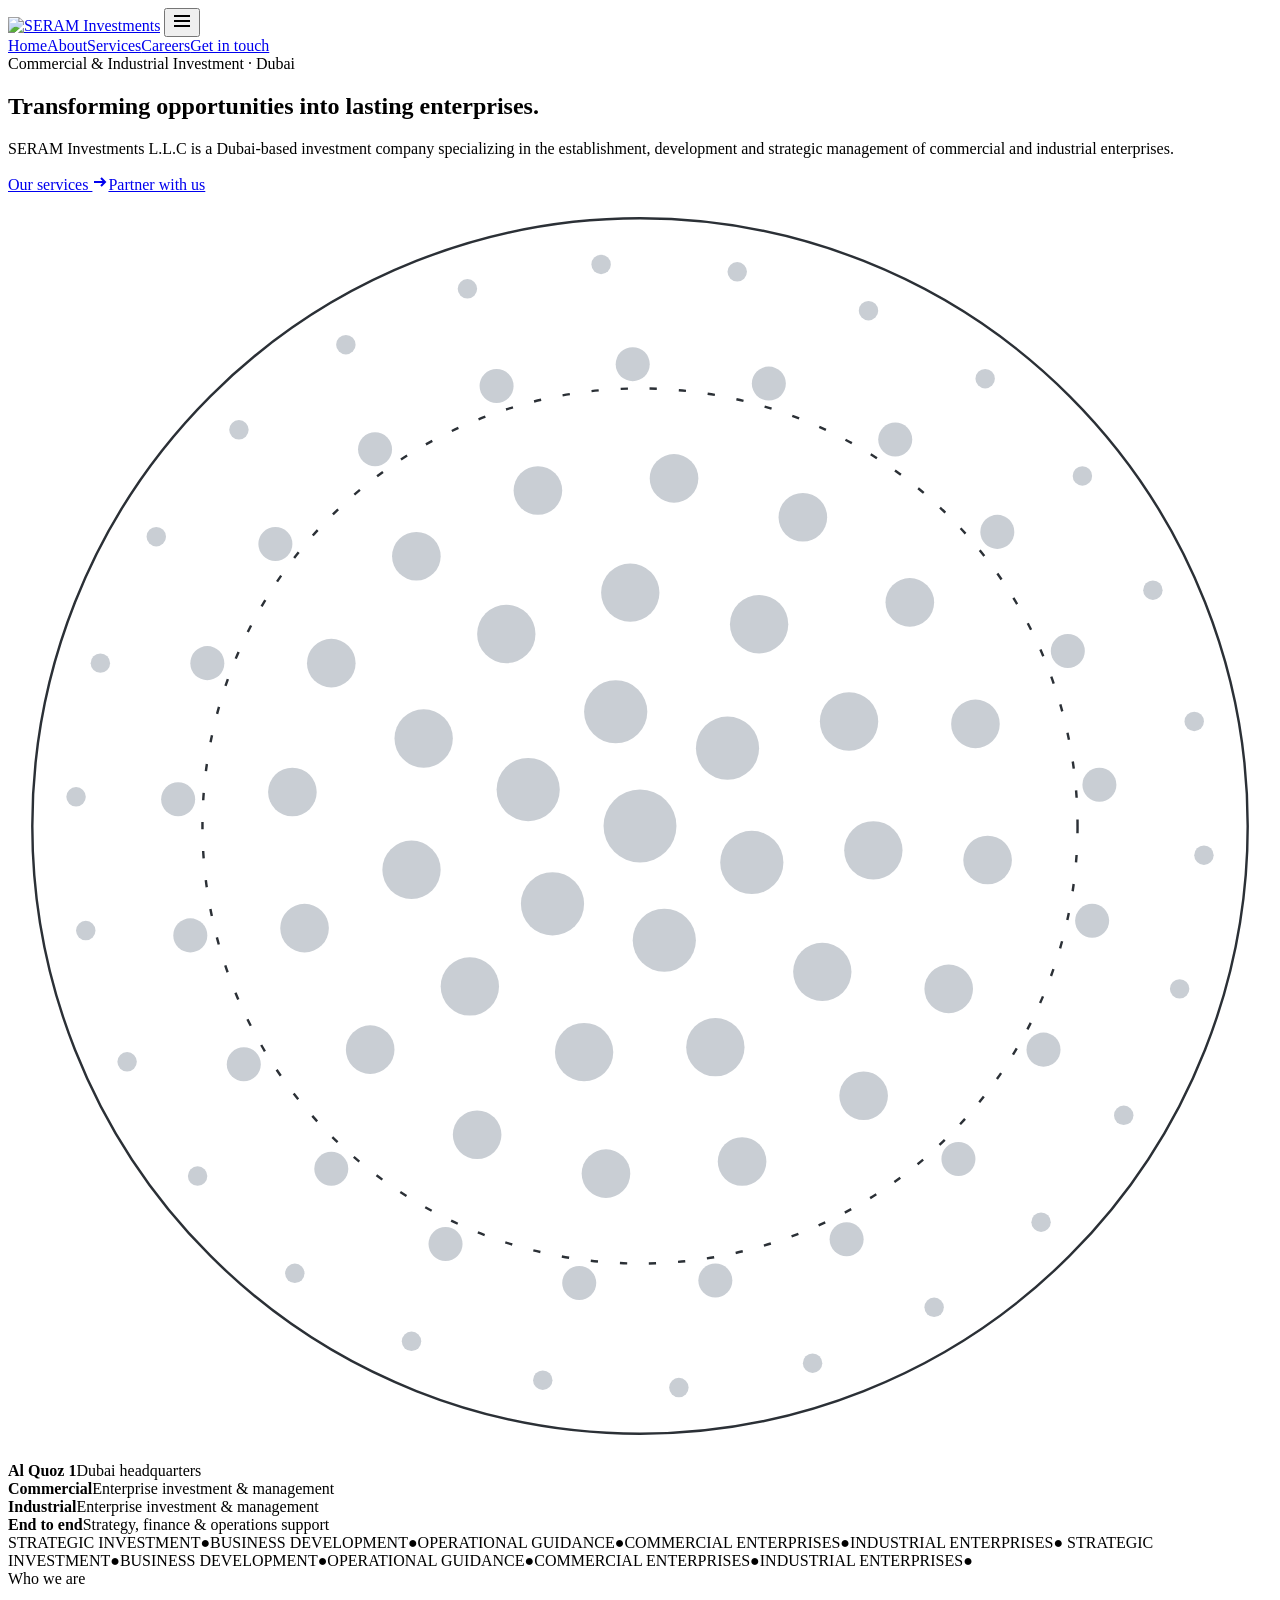
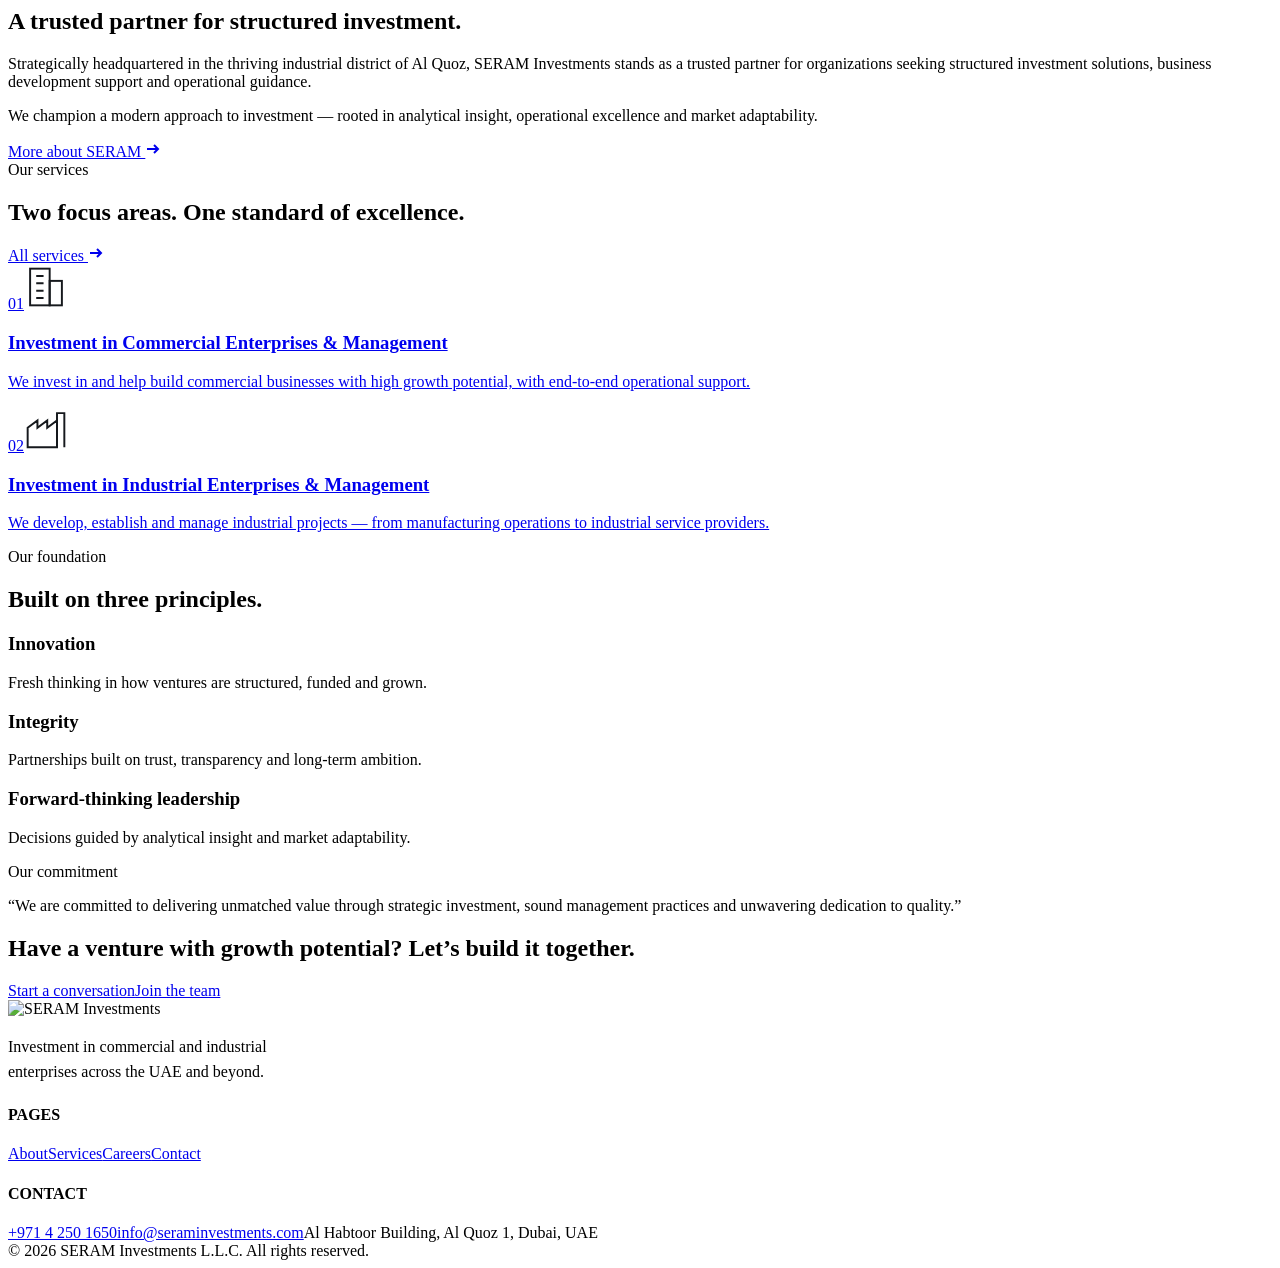
==== index.html @ 9d41ebbd "Add files via upload" ====
<!doctype html>
<html lang="en">
<head>
<meta charset="utf-8">
<meta name="viewport" content="width=device-width, initial-scale=1">
<title>SERAM Investments — Commercial & Industrial Investment, Dubai</title>
<meta name="description" content="SERAM Investments L.L.C is a Dubai-based investment company specializing in the establishment, development and strategic management of commercial and industrial enterprises.">
<meta property="og:title" content="SERAM Investments — Commercial & Industrial Investment, Dubai">
<meta property="og:description" content="SERAM Investments L.L.C is a Dubai-based investment company specializing in the establishment, development and strategic management of commercial and industrial enterprises.">
<meta property="og:type" content="website">
<meta name="theme-color" content="#16191D">
<link rel="icon" type="image/png" href="assets/favicon.png">
<link rel="apple-touch-icon" href="assets/apple-touch-icon.png">
<link rel="preconnect" href="https://fonts.googleapis.com">
<link rel="preconnect" href="https://fonts.gstatic.com" crossorigin>
<link rel="stylesheet" href="https://fonts.googleapis.com/css2?family=Cormorant+Garamond:ital,wght@0,500;0,600;0,700;1,500&family=IBM+Plex+Sans:wght@300;400;500;600&family=IBM+Plex+Mono:wght@500&display=swap">
<link rel="stylesheet" href="assets/style.css">
</head>
<body>
<header class="hdr"><div class="wrap">
<a href="index.html" class="logo" aria-label="SERAM Investments home"><img src="assets/logo-light.png" alt="SERAM Investments" width="150" height="44"></a>
<button class="menu-btn" type="button" aria-label="Menu" aria-expanded="false" aria-controls="nav"><svg width="20" height="20" viewBox="0 0 20 20" fill="none" stroke="currentColor" stroke-width="2" aria-hidden="true"><path d="M2 5h16M2 10h16M2 15h16"/></svg></button>
<nav class="nav" id="nav" aria-label="Main"><a href="index.html" aria-current="page">Home</a><a href="about.html" class="link">About</a><a href="services.html" class="link">Services</a><a href="careers.html" class="link">Careers</a><a href="contact.html" class="btn btn-accent">Get in touch</a></nav>
</div></header>
<main>
<section class="dark hero"><div class="wrap">
<div class="hero-grid">
<div class="hero-text">
<div class="label in1">Commercial &amp; Industrial Investment · Dubai</div>
<h1 class="in2">Transforming opportunities into lasting enterprises.</h1>
<p class="lead in3">SERAM Investments L.L.C is a Dubai-based investment company specializing in the establishment, development and strategic management of commercial and industrial enterprises.</p>
<div class="btns in4"><a href="services.html" class="btn btn-accent arrow">Our services <svg width="16" height="16" viewBox="0 0 16 16" fill="none" stroke="currentColor" stroke-width="2" aria-hidden="true"><path d="M2 8h11M9 4l4 4-4 4"/></svg></a><a href="contact.html" class="btn btn-ghost">Partner with us</a></div>
</div>
<div class="hero-art"><svg viewBox="0 0 520 520" aria-hidden="true"><circle cx="260" cy="260" r="250" fill="none" stroke="#2B3036"/><circle cx="260" cy="260" r="180" fill="none" stroke="#2B3036" stroke-dasharray="3 9"/><g class="spin" fill="#C9CED4"><circle cx="260" cy="260" r="15" style="animation-delay:0.0s"></circle>
<circle cx="306" cy="275" r="13" style="animation-delay:0.13s"></circle>
<circle cx="270" cy="307" r="13" style="animation-delay:0.26s"></circle>
<circle cx="224" cy="292" r="13" style="animation-delay:0.39s"></circle>
<circle cx="214" cy="245" r="13" style="animation-delay:0.52s"></circle>
<circle cx="250" cy="213" r="13" style="animation-delay:0.65s"></circle>
<circle cx="296" cy="228" r="13" style="animation-delay:0.78s"></circle>
<circle cx="291" cy="351" r="12" style="animation-delay:0.91s"></circle>
<circle cx="237" cy="353" r="12" style="animation-delay:1.04s"></circle>
<circle cx="190" cy="326" r="12" style="animation-delay:1.17s"></circle>
<circle cx="166" cy="278" r="12" style="animation-delay:1.3s"></circle>
<circle cx="171" cy="224" r="12" style="animation-delay:1.43s"></circle>
<circle cx="205" cy="181" r="12" style="animation-delay:1.56s"></circle>
<circle cx="256" cy="164" r="12" style="animation-delay:1.69s"></circle>
<circle cx="309" cy="177" r="12" style="animation-delay:1.82s"></circle>
<circle cx="346" cy="217" r="12" style="animation-delay:1.95s"></circle>
<circle cx="356" cy="270" r="12" style="animation-delay:2.08s"></circle>
<circle cx="335" cy="320" r="12" style="animation-delay:2.21s"></circle>
<circle cx="387" cy="327" r="10" style="animation-delay:2.34s"></circle>
<circle cx="352" cy="371" r="10" style="animation-delay:2.47s"></circle>
<circle cx="302" cy="398" r="10" style="animation-delay:2.6s"></circle>
<circle cx="246" cy="403" r="10" style="animation-delay:2.73s"></circle>
<circle cx="193" cy="387" r="10" style="animation-delay:2.86s"></circle>
<circle cx="149" cy="352" r="10" style="animation-delay:2.99s"></circle>
<circle cx="122" cy="302" r="10" style="animation-delay:3.12s"></circle>
<circle cx="117" cy="246" r="10" style="animation-delay:0.05s"></circle>
<circle cx="133" cy="193" r="10" style="animation-delay:0.18s"></circle>
<circle cx="168" cy="149" r="10" style="animation-delay:0.31s"></circle>
<circle cx="218" cy="122" r="10" style="animation-delay:0.44s"></circle>
<circle cx="274" cy="117" r="10" style="animation-delay:0.57s"></circle>
<circle cx="327" cy="133" r="10" style="animation-delay:0.7s"></circle>
<circle cx="371" cy="168" r="10" style="animation-delay:0.83s"></circle>
<circle cx="398" cy="218" r="10" style="animation-delay:0.96s"></circle>
<circle cx="403" cy="274" r="10" style="animation-delay:1.09s"></circle>
<circle cx="446" cy="299" r="7" style="animation-delay:1.22s"></circle>
<circle cx="426" cy="352" r="7" style="animation-delay:1.35s"></circle>
<circle cx="391" cy="397" r="7" style="animation-delay:1.48s"></circle>
<circle cx="345" cy="430" r="7" style="animation-delay:1.61s"></circle>
<circle cx="291" cy="447" r="7" style="animation-delay:1.74s"></circle>
<circle cx="235" cy="448" r="7" style="animation-delay:1.87s"></circle>
<circle cx="180" cy="432" r="7" style="animation-delay:2.0s"></circle>
<circle cx="133" cy="401" r="7" style="animation-delay:2.13s"></circle>
<circle cx="97" cy="358" r="7" style="animation-delay:2.26s"></circle>
<circle cx="75" cy="305" r="7" style="animation-delay:2.39s"></circle>
<circle cx="70" cy="249" r="7" style="animation-delay:2.52s"></circle>
<circle cx="82" cy="193" r="7" style="animation-delay:2.65s"></circle>
<circle cx="110" cy="144" r="7" style="animation-delay:2.78s"></circle>
<circle cx="151" cy="105" r="7" style="animation-delay:2.91s"></circle>
<circle cx="201" cy="79" r="7" style="animation-delay:3.04s"></circle>
<circle cx="257" cy="70" r="7" style="animation-delay:3.17s"></circle>
<circle cx="313" cy="78" r="7" style="animation-delay:0.1s"></circle>
<circle cx="365" cy="101" r="7" style="animation-delay:0.23s"></circle>
<circle cx="407" cy="139" r="7" style="animation-delay:0.36s"></circle>
<circle cx="436" cy="188" r="7" style="animation-delay:0.49s"></circle>
<circle cx="449" cy="243" r="7" style="animation-delay:0.62s"></circle>
<circle cx="331" cy="481" r="4" style="animation-delay:0.75s"></circle>
<circle cx="276" cy="491" r="4" style="animation-delay:0.88s"></circle>
<circle cx="220" cy="488" r="4" style="animation-delay:1.01s"></circle>
<circle cx="166" cy="472" r="4" style="animation-delay:1.14s"></circle>
<circle cx="118" cy="444" r="4" style="animation-delay:1.27s"></circle>
<circle cx="78" cy="404" r="4" style="animation-delay:1.4s"></circle>
<circle cx="49" cy="357" r="4" style="animation-delay:1.53s"></circle>
<circle cx="32" cy="303" r="4" style="animation-delay:1.66s"></circle>
<circle cx="28" cy="248" r="4" style="animation-delay:1.79s"></circle>
<circle cx="38" cy="193" r="4" style="animation-delay:1.92s"></circle>
<circle cx="61" cy="141" r="4" style="animation-delay:2.05s"></circle>
<circle cx="95" cy="97" r="4" style="animation-delay:2.18s"></circle>
<circle cx="139" cy="62" r="4" style="animation-delay:2.31s"></circle>
<circle cx="189" cy="39" r="4" style="animation-delay:2.44s"></circle>
<circle cx="244" cy="29" r="4" style="animation-delay:2.57s"></circle>
<circle cx="300" cy="32" r="4" style="animation-delay:2.7s"></circle>
<circle cx="354" cy="48" r="4" style="animation-delay:2.83s"></circle>
<circle cx="402" cy="76" r="4" style="animation-delay:2.96s"></circle>
<circle cx="442" cy="116" r="4" style="animation-delay:3.09s"></circle>
<circle cx="471" cy="163" r="4" style="animation-delay:0.02s"></circle>
<circle cx="488" cy="217" r="4" style="animation-delay:0.15s"></circle>
<circle cx="492" cy="272" r="4" style="animation-delay:0.28s"></circle>
<circle cx="482" cy="327" r="4" style="animation-delay:0.41s"></circle>
<circle cx="459" cy="379" r="4" style="animation-delay:0.54s"></circle>
<circle cx="425" cy="423" r="4" style="animation-delay:0.67s"></circle>
<circle cx="381" cy="458" r="4" style="animation-delay:0.8s"></circle></g></svg></div>
</div>
<div class="rule"></div>
<div class="stats" style="margin-top:0">
<div class="stat in5"><b>Al Quoz 1</b><span>Dubai headquarters</span></div>
<div class="stat in6"><b>Commercial</b><span>Enterprise investment &amp; management</span></div>
<div class="stat in7"><b>Industrial</b><span>Enterprise investment &amp; management</span></div>
<div class="stat in8"><b>End to end</b><span>Strategy, finance &amp; operations support</span></div>
</div>
</div></section>

<div class="marquee" aria-hidden="true"><div>
<span>STRATEGIC INVESTMENT</span><span>●</span><span>BUSINESS DEVELOPMENT</span><span>●</span><span>OPERATIONAL GUIDANCE</span><span>●</span><span>COMMERCIAL ENTERPRISES</span><span>●</span><span>INDUSTRIAL ENTERPRISES</span><span>●</span>
<span>STRATEGIC INVESTMENT</span><span>●</span><span>BUSINESS DEVELOPMENT</span><span>●</span><span>OPERATIONAL GUIDANCE</span><span>●</span><span>COMMERCIAL ENTERPRISES</span><span>●</span><span>INDUSTRIAL ENTERPRISES</span><span>●</span>
</div></div>

<section class="sec"><div class="wrap split reveal">
<div class="a"><div class="label">Who we are</div><h2 class="h2">A trusted partner for structured investment.</h2></div>
<div class="b lead"><p>Strategically headquartered in the thriving industrial district of Al Quoz, SERAM Investments stands as a trusted partner for organizations seeking structured investment solutions, business development support and operational guidance.</p>
<p>We champion a modern approach to investment — rooted in analytical insight, operational excellence and market adaptability.</p>
<a href="about.html" class="textlink arrow">More about SERAM <svg width="16" height="16" viewBox="0 0 16 16" fill="none" stroke="currentColor" stroke-width="2" aria-hidden="true"><path d="M2 8h11M9 4l4 4-4 4"/></svg></a></div>
</div></section>

<section class="sec white"><div class="wrap">
<div class="head-row reveal"><div><div class="label">Our services</div><h2 class="h2">Two focus areas. One standard of excellence.</h2></div>
<a href="services.html" class="textlink arrow">All services <svg width="16" height="16" viewBox="0 0 16 16" fill="none" stroke="currentColor" stroke-width="2" aria-hidden="true"><path d="M2 8h11M9 4l4 4-4 4"/></svg></a></div>
<div class="grid2">
<a href="services.html#commercial" class="card reveal"><span class="num">01</span><svg width="44" height="44" viewBox="0 0 36 36" fill="none" stroke="#16191D" stroke-width="1.6" aria-hidden="true"><rect x="5" y="3" width="16" height="30"/><rect x="21" y="13" width="10" height="20"/><path d="M10 9h6M10 15h6M10 21h6M10 27h6"/></svg><h3>Investment in Commercial Enterprises &amp; Management</h3><p>We invest in and help build commercial businesses with high growth potential, with end-to-end operational support.</p></a>
<a href="services.html#industrial" class="card reveal"><span class="num">02</span><svg width="44" height="44" viewBox="0 0 36 36" fill="none" stroke="#16191D" stroke-width="1.6" aria-hidden="true"><path d="M3 33V17l8-6v6l8-6v6l8-6v22z"/><path d="M27 33V5h6v28"/></svg><h3>Investment in Industrial Enterprises &amp; Management</h3><p>We develop, establish and manage industrial projects — from manufacturing operations to industrial service providers.</p></a>
</div></div></section>

<section class="sec"><div class="wrap">
<div class="head-row reveal"><div><div class="label">Our foundation</div><h2 class="h2">Built on three principles.</h2></div></div>
<div class="grid3">
<div class="pillar reveal"><h3>Innovation</h3><p>Fresh thinking in how ventures are structured, funded and grown.</p></div>
<div class="pillar reveal"><h3>Integrity</h3><p>Partnerships built on trust, transparency and long-term ambition.</p></div>
<div class="pillar reveal"><h3>Forward-thinking leadership</h3><p>Decisions guided by analytical insight and market adaptability.</p></div>
</div></div></section>

<section class="dark"><div class="quote reveal">
<div class="label">Our commitment</div>
<p>“We are committed to delivering unmatched value through strategic investment, sound management practices and unwavering dedication to quality.”</p>
</div></section>
<section class="cta" style="background:#fff"><div class="wrap reveal">
<h2>Have a venture with growth potential? Let’s build it together.</h2><div class="btns"><a href="contact.html" class="btn btn-dark">Start a conversation</a><a href="careers.html" class="btn btn-line" style="font-weight:500">Join the team</a></div>
</div></section>
</main>
<footer class="ftr"><div class="wrap">
<div class="cols">
<div class="col" style="flex:1 1 280px;gap:16px"><img src="assets/logo-light.png" alt="SERAM Investments" width="164" height="48" style="height:48px;width:auto;align-self:flex-start"><p style="line-height:1.6;max-width:320px">Investment in commercial and industrial enterprises across the UAE and beyond.</p></div>
<div class="col"><h4>PAGES</h4><a href="about.html">About</a><a href="services.html">Services</a><a href="careers.html">Careers</a><a href="contact.html">Contact</a></div>
<div class="col"><h4>CONTACT</h4><a href="tel:+97142501650">+971 4 250 1650</a><a href="mailto:info@seraminvestments.com">info@seraminvestments.com</a><span>Al Habtoor Building, Al Quoz 1, Dubai, UAE</span></div>
</div>
<div class="copy">© 2026 SERAM Investments L.L.C. All rights reserved.</div>
</div></footer>
<script src="assets/main.js"></script>
</body>
</html>
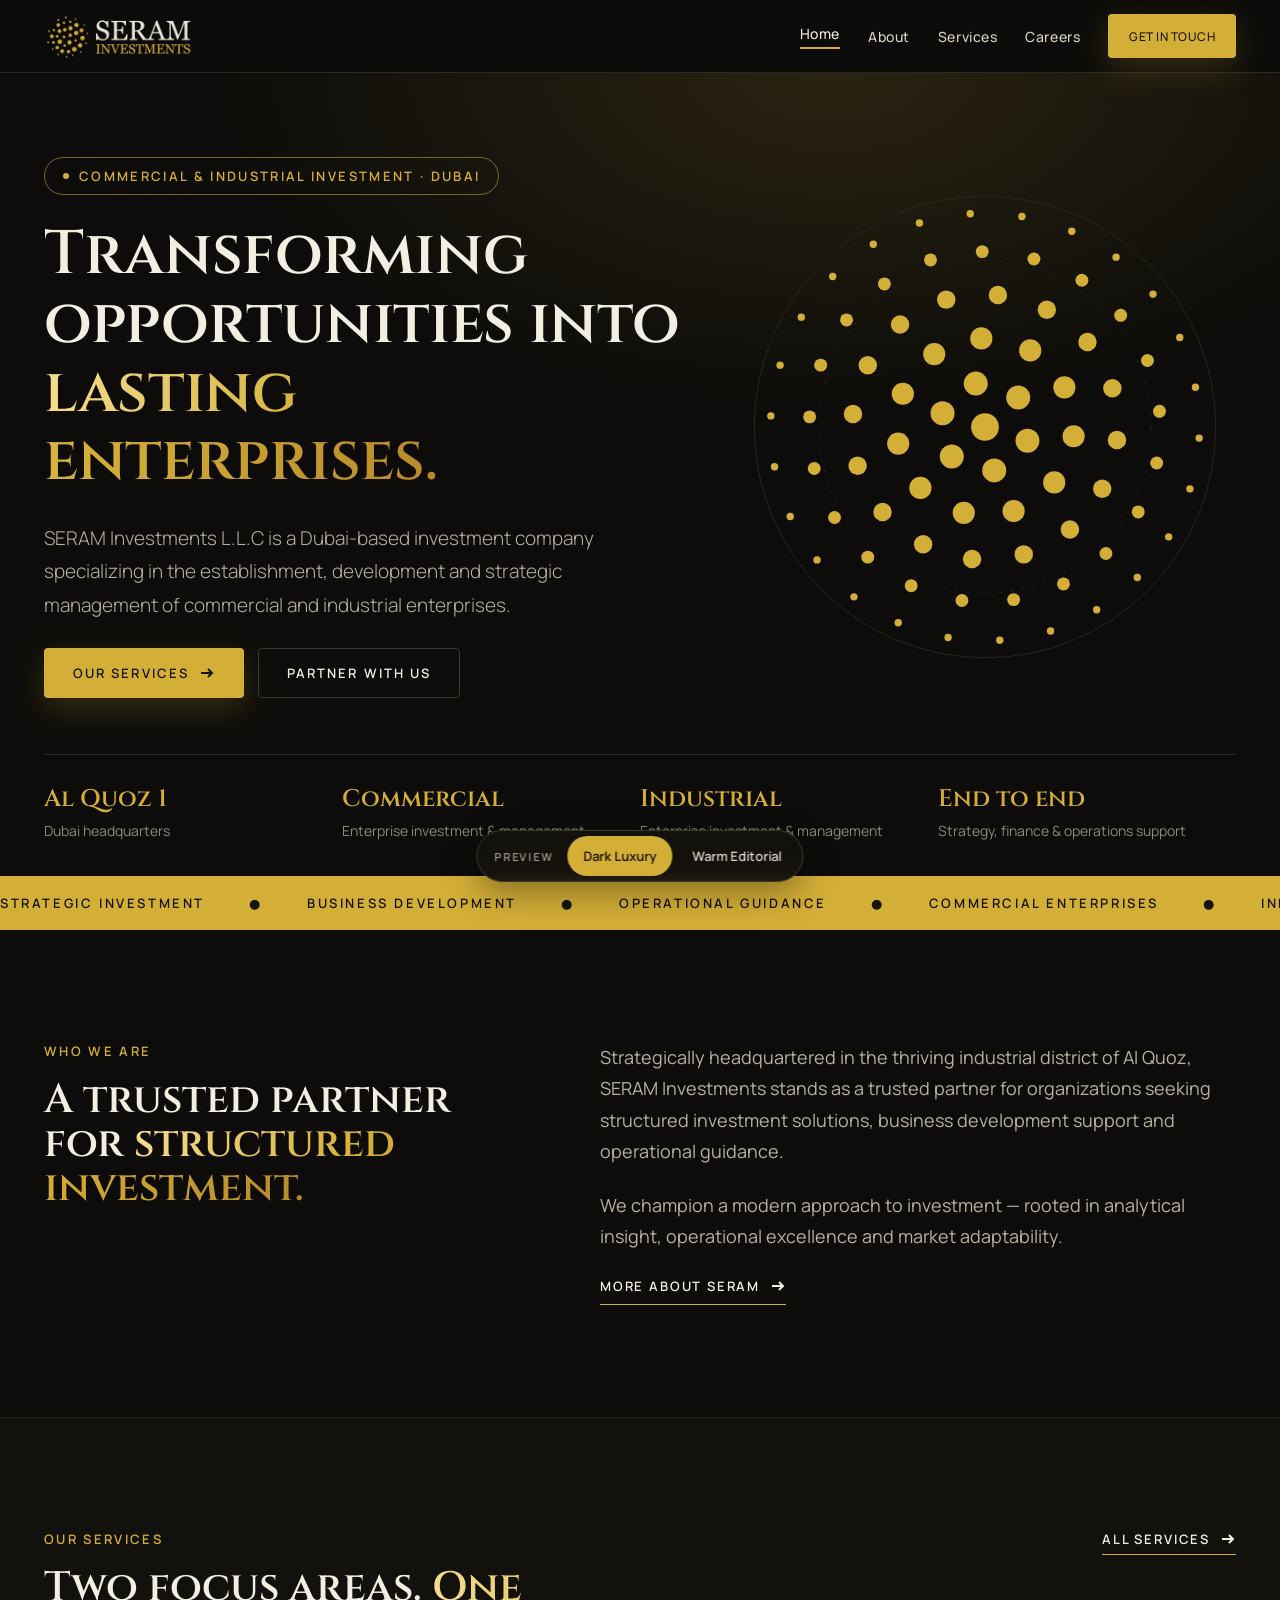
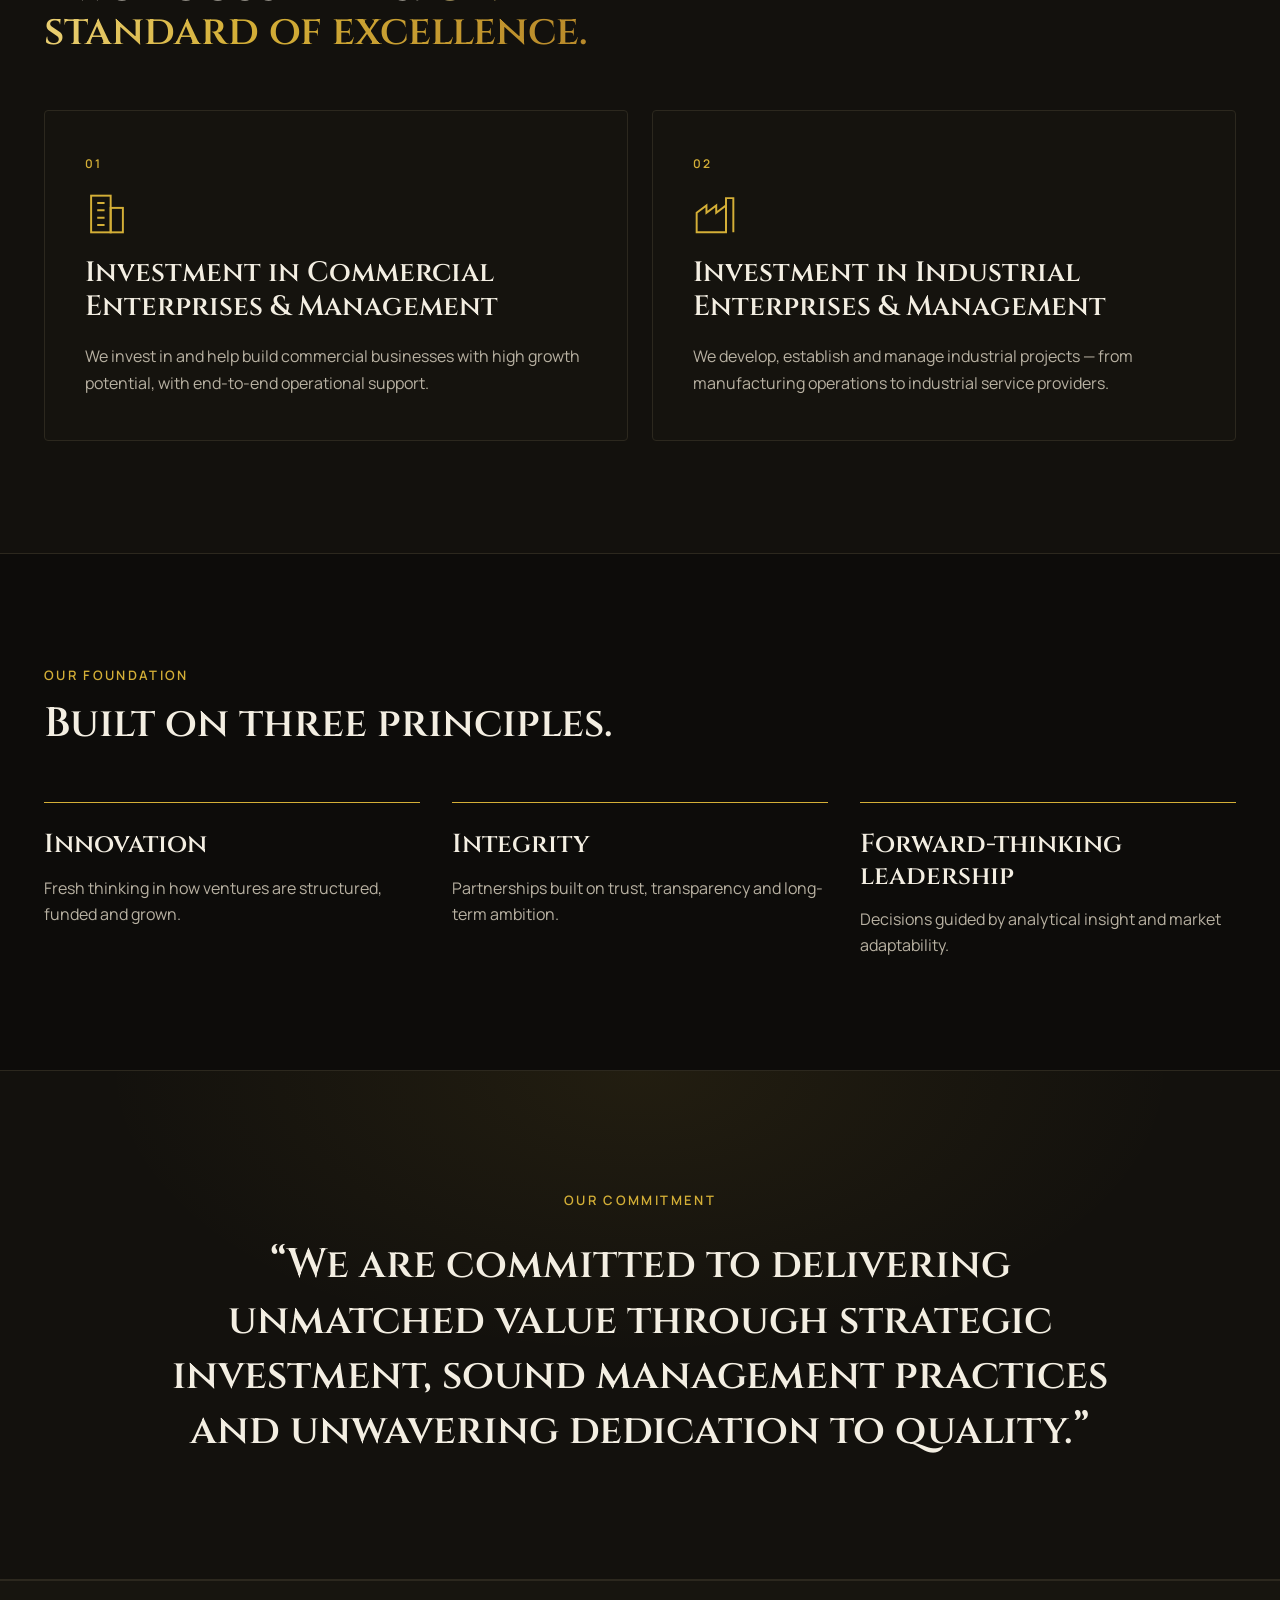
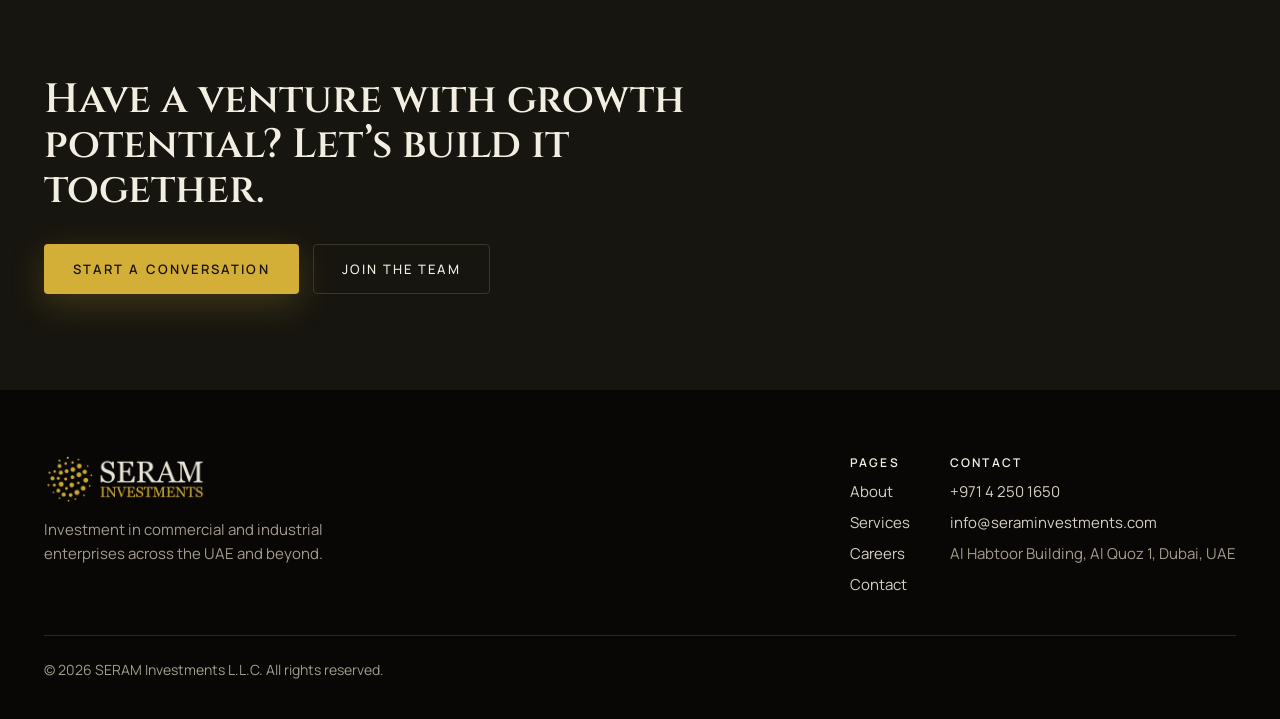
==== commit 07991278: "Update site to v2 design with Dark Luxury / Warm Editorial theme switch Adds a gold logo variant and" ====
--- a/index.html
+++ b/index.html
@@ -8,30 +8,31 @@
 <meta property="og:title" content="SERAM Investments — Commercial & Industrial Investment, Dubai">
 <meta property="og:description" content="SERAM Investments L.L.C is a Dubai-based investment company specializing in the establishment, development and strategic management of commercial and industrial enterprises.">
 <meta property="og:type" content="website">
-<meta name="theme-color" content="#16191D">
+<meta name="theme-color" content="#0D0C0A">
+<script src="assets/theme.js"></script>
 <link rel="icon" type="image/png" href="assets/favicon.png">
 <link rel="apple-touch-icon" href="assets/apple-touch-icon.png">
 <link rel="preconnect" href="https://fonts.googleapis.com">
 <link rel="preconnect" href="https://fonts.gstatic.com" crossorigin>
-<link rel="stylesheet" href="https://fonts.googleapis.com/css2?family=Cormorant+Garamond:ital,wght@0,500;0,600;0,700;1,500&family=IBM+Plex+Sans:wght@300;400;500;600&family=IBM+Plex+Mono:wght@500&display=swap">
+<link rel="stylesheet" href="https://fonts.googleapis.com/css2?family=Cinzel:wght@500;600;700&family=Playfair+Display:ital,wght@0,400;0,500;1,400&family=Manrope:wght@300;400;500;600;700&display=swap">
 <link rel="stylesheet" href="assets/style.css">
 </head>
 <body>
 <header class="hdr"><div class="wrap">
-<a href="index.html" class="logo" aria-label="SERAM Investments home"><img src="assets/logo-light.png" alt="SERAM Investments" width="150" height="44"></a>
+<a href="index.html" class="logo" aria-label="SERAM Investments home"><img class="logo-lux" src="assets/logo-gold.png" alt="SERAM Investments" width="150" height="44"><img class="logo-ed" src="assets/logo-dark.png" alt="SERAM Investments" width="150" height="44"></a>
 <button class="menu-btn" type="button" aria-label="Menu" aria-expanded="false" aria-controls="nav"><svg width="20" height="20" viewBox="0 0 20 20" fill="none" stroke="currentColor" stroke-width="2" aria-hidden="true"><path d="M2 5h16M2 10h16M2 15h16"/></svg></button>
 <nav class="nav" id="nav" aria-label="Main"><a href="index.html" aria-current="page">Home</a><a href="about.html" class="link">About</a><a href="services.html" class="link">Services</a><a href="careers.html" class="link">Careers</a><a href="contact.html" class="btn btn-accent">Get in touch</a></nav>
 </div></header>
 <main>
-<section class="dark hero"><div class="wrap">
+<section class="top hero"><div class="wrap">
 <div class="hero-grid">
 <div class="hero-text">
-<div class="label in1">Commercial &amp; Industrial Investment · Dubai</div>
-<h1 class="in2">Transforming opportunities into lasting enterprises.</h1>
+<div class="label pill in1">Commercial &amp; Industrial Investment · Dubai</div>
+<h1 class="in2">Transforming opportunities into <em>lasting enterprises.</em></h1>
 <p class="lead in3">SERAM Investments L.L.C is a Dubai-based investment company specializing in the establishment, development and strategic management of commercial and industrial enterprises.</p>
 <div class="btns in4"><a href="services.html" class="btn btn-accent arrow">Our services <svg width="16" height="16" viewBox="0 0 16 16" fill="none" stroke="currentColor" stroke-width="2" aria-hidden="true"><path d="M2 8h11M9 4l4 4-4 4"/></svg></a><a href="contact.html" class="btn btn-ghost">Partner with us</a></div>
 </div>
-<div class="hero-art"><svg viewBox="0 0 520 520" aria-hidden="true"><circle cx="260" cy="260" r="250" fill="none" stroke="#2B3036"/><circle cx="260" cy="260" r="180" fill="none" stroke="#2B3036" stroke-dasharray="3 9"/><g class="spin" fill="#C9CED4"><circle cx="260" cy="260" r="15" style="animation-delay:0.0s"></circle>
+<div class="hero-art"><svg viewBox="0 0 520 520" aria-hidden="true"><circle class="ring" cx="260" cy="260" r="250"/><circle class="ring" cx="260" cy="260" r="180" stroke-dasharray="3 9"/><g class="spin dots"><circle cx="260" cy="260" r="15" style="animation-delay:0.0s"></circle>
 <circle cx="306" cy="275" r="13" style="animation-delay:0.13s"></circle>
 <circle cx="270" cy="307" r="13" style="animation-delay:0.26s"></circle>
 <circle cx="224" cy="292" r="13" style="animation-delay:0.39s"></circle>
@@ -128,18 +129,18 @@
 </div></div>
 
 <section class="sec"><div class="wrap split reveal">
-<div class="a"><div class="label">Who we are</div><h2 class="h2">A trusted partner for structured investment.</h2></div>
+<div class="a"><div class="label">Who we are</div><h2 class="h2">A trusted partner for <em>structured investment.</em></h2></div>
 <div class="b lead"><p>Strategically headquartered in the thriving industrial district of Al Quoz, SERAM Investments stands as a trusted partner for organizations seeking structured investment solutions, business development support and operational guidance.</p>
 <p>We champion a modern approach to investment — rooted in analytical insight, operational excellence and market adaptability.</p>
 <a href="about.html" class="textlink arrow">More about SERAM <svg width="16" height="16" viewBox="0 0 16 16" fill="none" stroke="currentColor" stroke-width="2" aria-hidden="true"><path d="M2 8h11M9 4l4 4-4 4"/></svg></a></div>
 </div></section>
 
-<section class="sec white"><div class="wrap">
-<div class="head-row reveal"><div><div class="label">Our services</div><h2 class="h2">Two focus areas. One standard of excellence.</h2></div>
+<section class="sec alt"><div class="wrap">
+<div class="head-row reveal"><div><div class="label">Our services</div><h2 class="h2">Two focus areas. <em>One standard of excellence.</em></h2></div>
 <a href="services.html" class="textlink arrow">All services <svg width="16" height="16" viewBox="0 0 16 16" fill="none" stroke="currentColor" stroke-width="2" aria-hidden="true"><path d="M2 8h11M9 4l4 4-4 4"/></svg></a></div>
 <div class="grid2">
-<a href="services.html#commercial" class="card reveal"><span class="num">01</span><svg width="44" height="44" viewBox="0 0 36 36" fill="none" stroke="#16191D" stroke-width="1.6" aria-hidden="true"><rect x="5" y="3" width="16" height="30"/><rect x="21" y="13" width="10" height="20"/><path d="M10 9h6M10 15h6M10 21h6M10 27h6"/></svg><h3>Investment in Commercial Enterprises &amp; Management</h3><p>We invest in and help build commercial businesses with high growth potential, with end-to-end operational support.</p></a>
-<a href="services.html#industrial" class="card reveal"><span class="num">02</span><svg width="44" height="44" viewBox="0 0 36 36" fill="none" stroke="#16191D" stroke-width="1.6" aria-hidden="true"><path d="M3 33V17l8-6v6l8-6v6l8-6v22z"/><path d="M27 33V5h6v28"/></svg><h3>Investment in Industrial Enterprises &amp; Management</h3><p>We develop, establish and manage industrial projects — from manufacturing operations to industrial service providers.</p></a>
+<a href="services.html#commercial" class="card reveal"><span class="num">01</span><svg width="44" height="44" viewBox="0 0 36 36" fill="none" stroke="currentColor" stroke-width="1.6" aria-hidden="true"><rect x="5" y="3" width="16" height="30"/><rect x="21" y="13" width="10" height="20"/><path d="M10 9h6M10 15h6M10 21h6M10 27h6"/></svg><h3>Investment in Commercial Enterprises &amp; Management</h3><p>We invest in and help build commercial businesses with high growth potential, with end-to-end operational support.</p></a>
+<a href="services.html#industrial" class="card reveal"><span class="num">02</span><svg width="44" height="44" viewBox="0 0 36 36" fill="none" stroke="currentColor" stroke-width="1.6" aria-hidden="true"><path d="M3 33V17l8-6v6l8-6v6l8-6v22z"/><path d="M27 33V5h6v28"/></svg><h3>Investment in Industrial Enterprises &amp; Management</h3><p>We develop, establish and manage industrial projects — from manufacturing operations to industrial service providers.</p></a>
 </div></div></section>
 
 <section class="sec"><div class="wrap">
@@ -150,22 +151,23 @@
 <div class="pillar reveal"><h3>Forward-thinking leadership</h3><p>Decisions guided by analytical insight and market adaptability.</p></div>
 </div></div></section>
 
-<section class="dark"><div class="quote reveal">
+<section class="inv"><div class="quote reveal">
 <div class="label">Our commitment</div>
 <p>“We are committed to delivering unmatched value through strategic investment, sound management practices and unwavering dedication to quality.”</p>
 </div></section>
-<section class="cta" style="background:#fff"><div class="wrap reveal">
+<section class="cta"><div class="wrap reveal">
 <h2>Have a venture with growth potential? Let’s build it together.</h2><div class="btns"><a href="contact.html" class="btn btn-dark">Start a conversation</a><a href="careers.html" class="btn btn-line" style="font-weight:500">Join the team</a></div>
 </div></section>
 </main>
 <footer class="ftr"><div class="wrap">
 <div class="cols">
-<div class="col" style="flex:1 1 280px;gap:16px"><img src="assets/logo-light.png" alt="SERAM Investments" width="164" height="48" style="height:48px;width:auto;align-self:flex-start"><p style="line-height:1.6;max-width:320px">Investment in commercial and industrial enterprises across the UAE and beyond.</p></div>
+<div class="col" style="flex:1 1 280px;gap:16px"><span class="logo"><img class="logo-lux" src="assets/logo-gold.png" alt="SERAM Investments" width="164" height="48" style="height:48px;width:auto"><img class="logo-ed" src="assets/logo-light.png" alt="SERAM Investments" width="164" height="48" style="height:48px;width:auto"></span><p style="line-height:1.6;max-width:320px">Investment in commercial and industrial enterprises across the UAE and beyond.</p></div>
 <div class="col"><h4>PAGES</h4><a href="about.html">About</a><a href="services.html">Services</a><a href="careers.html">Careers</a><a href="contact.html">Contact</a></div>
 <div class="col"><h4>CONTACT</h4><a href="tel:+97142501650">+971 4 250 1650</a><a href="mailto:info@seraminvestments.com">info@seraminvestments.com</a><span>Al Habtoor Building, Al Quoz 1, Dubai, UAE</span></div>
 </div>
 <div class="copy">© 2026 SERAM Investments L.L.C. All rights reserved.</div>
 </div></footer>
+<div class="theme-switch" role="group" aria-label="Preview colour theme"><span>PREVIEW</span><button type="button" data-set="luxury" aria-pressed="true">Dark Luxury</button><button type="button" data-set="editorial" aria-pressed="false">Warm Editorial</button></div>
 <script src="assets/main.js"></script>
 </body>
 </html>
--- a/assets/style.css
+++ b/assets/style.css
@@ -0,0 +1,284 @@
+/* ============ THEMES ============ */
+:root,[data-theme=luxury]{
+  --bg:#0D0C0A;--bg-alt:#13110D;--surface:#17150F;--line:#2C281E;
+  --text:#F3EEE2;--muted:#B8B1A2;--dim:#8F8878;
+  --accent:#D4AF37;--accent-ink:#17140A;--label:#D4AF37;
+  --hdr-bg:rgba(13,12,10,.92);--hdr-text:#D9D3C4;
+  --inv-bg:#13110D;--inv-text:#F3EEE2;--inv-muted:#B8B1A2;--inv-accent:#D4AF37;--inv-ink:#17140A;--inv-line:#2C281E;
+  --btn-bg:#D4AF37;--btn-text:#17140A;--btn2-line:#3D3729;--btn2-text:#F3EEE2;
+  --card-bg:#15130E;--card-line:#2C281E;--card-hover:#D4AF37;
+  --dots:#D4AF37;--ring:#2C281E;
+  --marq-bg:#D4AF37;--marq-text:#17140A;
+  --ftr-bg:#080706;--ftr-text:#A39C8C;
+  --display:'Cinzel',Georgia,serif;--display-w:600;--h1:clamp(36px,4.8vw,66px);--h2:clamp(28px,3.2vw,46px);
+  --radius:4px;--glow:0 10px 34px rgba(212,175,55,.22);
+  --hero-glow:radial-gradient(ellipse 70% 60% at 65% 0%,rgba(212,175,55,.14),transparent 70%);
+  --pill-line:rgba(212,175,55,.55);
+  color-scheme:dark;
+}
+[data-theme=editorial]{
+  --bg:#F6F4F1;--bg-alt:#EFEBE5;--surface:#FFFFFF;--line:#E2DDD5;
+  --text:#22201C;--muted:#57524A;--dim:#787166;
+  --accent:#9A4A1C;--accent-ink:#FFFFFF;--label:#9A4A1C;
+  --hdr-bg:rgba(246,244,241,.94);--hdr-text:#3A362F;
+  --inv-bg:#24211D;--inv-text:#F6F4F1;--inv-muted:#CBC4B8;--inv-accent:#E2A87F;--inv-ink:#24211D;--inv-line:#3C3830;
+  --btn-bg:#2A2724;--btn-text:#FFFFFF;--btn2-line:#CFC8BD;--btn2-text:#22201C;
+  --card-bg:#FFFFFF;--card-line:#E2DDD5;--card-hover:#9A4A1C;
+  --dots:#9A4A1C;--ring:#E2DDD5;
+  --marq-bg:#24211D;--marq-text:#F6F4F1;
+  --ftr-bg:#1C1A17;--ftr-text:#A9A295;
+  --display:'Playfair Display',Georgia,serif;--display-w:400;--h1:clamp(42px,5.6vw,80px);--h2:clamp(32px,3.8vw,54px);
+  --radius:0;--glow:none;--hero-glow:none;--pill-line:transparent;
+  color-scheme:light;
+}
+
+/* ============ BASE ============ */
+*{box-sizing:border-box}
+html{scroll-behavior:smooth}
+body{margin:0;background:var(--bg);color:var(--text);font-family:'Manrope',system-ui,sans-serif;-webkit-font-smoothing:antialiased;transition:background-color .4s,color .4s}
+img{max-width:100%}
+a{color:inherit}
+h1,h2,h3{font-family:var(--display);font-weight:var(--display-w);margin:0}
+p{margin:0}
+.wrap{max-width:1240px;margin:0 auto;padding:0 24px}
+.label{font-family:'Manrope',sans-serif;font-weight:600;font-size:13px;letter-spacing:.18em;color:var(--label);text-transform:uppercase}
+.inv .label{color:var(--inv-accent)}
+.h2{font-size:var(--h2);line-height:1.08}
+.lead{font-size:18px;line-height:1.75;color:var(--muted)}
+.sec{padding:112px 0}
+.alt{background:var(--bg-alt);border-top:1px solid var(--line);border-bottom:1px solid var(--line)}
+.inv{background:var(--inv-bg);color:var(--inv-text)}
+[data-theme=luxury] .inv{border-top:1px solid var(--line);border-bottom:1px solid var(--line);background-image:radial-gradient(ellipse 60% 80% at 50% 0%,rgba(212,175,55,.08),transparent 70%)}
+.inv .lead{color:var(--inv-muted)}
+
+/* headline emphasis */
+h1 em,h2 em,.quote em{font-style:normal}
+[data-theme=luxury] h1 em,[data-theme=luxury] h2 em{background:linear-gradient(100deg,#F4DE8F 0%,#D4AF37 45%,#B8892A 100%);-webkit-background-clip:text;background-clip:text;color:transparent}
+[data-theme=editorial] h1 em,[data-theme=editorial] h2 em{font-style:italic;text-transform:uppercase;letter-spacing:.01em}
+
+/* ============ HEADER ============ */
+.hdr{background:var(--hdr-bg);backdrop-filter:blur(10px);-webkit-backdrop-filter:blur(10px);border-bottom:1px solid var(--line);position:sticky;top:0;z-index:50;animation:drop .6s ease both}
+.hdr .wrap{display:flex;align-items:center;justify-content:space-between;gap:16px;padding-top:14px;padding-bottom:14px}
+.logo img{height:44px;width:auto;display:block}
+.logo-ed{display:none!important}
+[data-theme=editorial] .logo-lux{display:none!important}
+[data-theme=editorial] .logo-ed{display:block!important}
+.nav{display:flex;align-items:center;gap:28px}
+.nav a{color:var(--hdr-text);text-decoration:none;font-size:14px;font-weight:500;letter-spacing:.04em}
+.nav a.link{background-image:linear-gradient(currentColor,currentColor);background-size:0 1px;background-repeat:no-repeat;background-position:0 100%;transition:background-size .3s,color .2s}
+.nav a.link:hover{background-size:100% 1px;color:var(--text)}
+.nav a[aria-current=page]:not(.btn){color:var(--text);border-bottom:2px solid var(--accent);padding-bottom:4px}
+.menu-btn{display:none;background:none;border:1px solid var(--line);color:var(--text);width:44px;height:44px;border-radius:var(--radius);cursor:pointer;align-items:center;justify-content:center}
+@media (max-width:860px){
+  .menu-btn{display:inline-flex}
+  .nav{display:none;position:absolute;left:0;right:0;top:100%;background:var(--bg);flex-direction:column;align-items:flex-start;gap:4px;padding:12px 24px 24px;border-bottom:1px solid var(--line)}
+  .nav.open{display:flex;animation:drop .3s ease both}
+  .nav a{padding:12px 0;font-size:16px}
+  .nav a[aria-current=page]:not(.btn){padding-bottom:12px}
+  .nav .btn{margin-top:8px}
+}
+
+/* ============ BUTTONS ============ */
+.btn{display:inline-flex;align-items:center;justify-content:center;gap:10px;min-height:48px;padding:15px 28px;border-radius:var(--radius);font-family:'Manrope',sans-serif;font-weight:600;font-size:13px;letter-spacing:.16em;text-transform:uppercase;text-decoration:none;border:1px solid transparent;cursor:pointer;transition:transform .2s,box-shadow .3s,background-color .2s,color .2s,border-color .2s}
+.btn:hover{transform:translateY(-2px)}
+.btn-accent,.btn-dark{background:var(--btn-bg);color:var(--btn-text)!important;box-shadow:var(--glow)}
+.btn-accent:hover,.btn-dark:hover{filter:brightness(1.08)}
+.btn-ghost,.btn-line{background:transparent;border-color:var(--btn2-line);color:var(--btn2-text)!important}
+.btn-ghost:hover,.btn-line:hover{border-color:var(--accent)}
+.inv .btn-accent,.inv .btn-dark{background:var(--inv-accent);color:var(--inv-ink)!important}
+.inv .btn-ghost,.inv .btn-line{border-color:var(--inv-line);color:var(--inv-text)!important}
+.nav .btn{padding:12px 20px;min-height:44px;font-size:12px}
+.arrow svg{transition:transform .25s}
+.arrow:hover svg{transform:translateX(5px)}
+.textlink{display:inline-flex;align-items:center;gap:10px;font-weight:600;font-size:13px;letter-spacing:.14em;text-transform:uppercase;text-decoration:none;border-bottom:1px solid var(--accent);padding-bottom:6px;align-self:flex-start;color:var(--text)}
+
+/* ============ HERO ============ */
+.top{background:var(--bg);background-image:var(--hero-glow)}
+.hero{overflow:hidden}
+.hero .wrap{padding-top:84px}
+.hero-grid{display:flex;flex-wrap:wrap;align-items:center;gap:48px}
+.hero-text{flex:1 1 540px;min-width:0;display:flex;flex-direction:column;gap:26px}
+.hero h1{font-size:var(--h1);line-height:1.04;letter-spacing:-.005em}
+[data-theme=luxury] .hero h1{line-height:1.12}
+.hero .lead{font-size:19px;font-weight:300;max-width:580px}
+.pill{align-self:flex-start;display:inline-flex;align-items:center;gap:10px;border:1px solid var(--pill-line);border-radius:999px}
+[data-theme=luxury] .pill{padding:9px 18px}
+[data-theme=luxury] .pill:before{content:"";width:6px;height:6px;border-radius:50%;background:var(--accent)}
+.hero-art{flex:1 1 400px;min-width:0;display:flex;justify-content:center;animation:fade 1.6s ease .3s both}
+.hero-art svg{width:100%;max-width:480px;height:auto}
+.ring{fill:none;stroke:var(--ring)}
+.dots{fill:var(--dots)}
+.spin{transform-box:view-box;transform-origin:260px 260px;animation:turn 140s linear infinite}
+.spin circle{animation:pulse 3.6s ease-in-out infinite}
+.rule{height:1px;background:var(--line);transform-origin:left;animation:grow 1.2s ease .9s both;margin-top:56px}
+.stats{display:grid;grid-template-columns:repeat(auto-fit,minmax(220px,1fr))}
+.stat{padding:28px 24px 36px 0;display:flex;flex-direction:column;gap:6px}
+.stat b{font-family:var(--display);font-weight:var(--display-w);font-size:28px;color:var(--text)}
+[data-theme=luxury] .stat b{color:var(--accent);font-size:24px}
+.stat span{font-size:14px;color:var(--dim)}
+.in1{animation:rise .8s ease .1s both}.in2{animation:rise .9s ease .25s both}.in3{animation:rise .9s ease .45s both}.in4{animation:rise .9s ease .65s both}
+.in5{animation:rise .8s ease 1s both}.in6{animation:rise .8s ease 1.12s both}.in7{animation:rise .8s ease 1.24s both}.in8{animation:rise .8s ease 1.36s both}
+
+/* inner page hero */
+.phero{border-bottom:1px solid var(--line)}
+.phero .wrap{padding-top:88px;padding-bottom:96px;display:flex;flex-wrap:wrap;align-items:flex-end;justify-content:space-between;gap:40px}
+.phero .txt{flex:1 1 560px;min-width:0;display:flex;flex-direction:column;gap:24px}
+.crumb{font-weight:600;font-size:12px;letter-spacing:.18em;color:var(--dim)}
+.crumb a{color:var(--dim);text-decoration:none}
+.crumb i{font-style:normal;color:var(--accent)}
+.phero h1{font-size:var(--h1);line-height:1.06}
+.phero .lead{font-size:19px;font-weight:300;max-width:620px}
+.phero svg{flex:none}
+
+/* marquee */
+.marquee{background:var(--marq-bg);color:var(--marq-text);overflow:hidden;padding:18px 0}
+.marquee div{display:flex;width:max-content;gap:44px;animation:marquee 30s linear infinite;font-weight:600;font-size:13px;letter-spacing:.2em;white-space:nowrap}
+
+/* ============ LAYOUT ============ */
+.split{display:flex;flex-wrap:wrap;gap:48px 80px}
+.split>.a{flex:1 1 360px;min-width:0;display:flex;flex-direction:column;gap:18px}
+.split>.b{flex:1 1 520px;min-width:0;display:flex;flex-direction:column;gap:22px}
+.head-row{display:flex;flex-wrap:wrap;justify-content:space-between;align-items:flex-end;gap:24px;margin-bottom:56px}
+.head-row>div{display:flex;flex-direction:column;gap:18px;max-width:700px}
+.head-row>p{color:var(--muted)}
+.grid2{display:grid;grid-template-columns:repeat(auto-fit,minmax(min(340px,100%),1fr));gap:24px}
+.grid3{display:grid;grid-template-columns:repeat(auto-fit,minmax(min(260px,100%),1fr));gap:32px}
+.btns{display:flex;flex-wrap:wrap;gap:14px}
+
+/* ============ CARDS ============ */
+.card{background:var(--card-bg);border:1px solid var(--card-line);border-radius:var(--radius);padding:44px 40px;display:flex;flex-direction:column;gap:20px;text-decoration:none;color:var(--text);transition:transform .35s,box-shadow .35s,border-color .35s}
+.card:hover{transform:translateY(-6px);border-color:var(--card-hover);box-shadow:0 22px 44px rgba(0,0,0,.14)}
+[data-theme=luxury] .card:hover{box-shadow:0 22px 50px rgba(212,175,55,.12)}
+.card svg{color:var(--accent)}
+.card .num{font-weight:600;font-size:12px;letter-spacing:.18em;color:var(--label)}
+.card h3{font-size:28px;line-height:1.2}
+.card p{font-size:16px;line-height:1.65;color:var(--muted)}
+.pillar{border-top:1px solid var(--accent);padding-top:26px;display:flex;flex-direction:column;gap:14px}
+.pillar h3{font-size:26px;line-height:1.2}
+.pillar p{font-size:16px;line-height:1.65;color:var(--muted)}
+.inv .pillar{border-color:var(--inv-accent)}
+.inv .pillar p{color:var(--inv-muted)}
+.quote{max-width:1000px;margin:0 auto;padding:120px 24px;display:flex;flex-direction:column;align-items:center;text-align:center;gap:28px}
+.quote p{font-family:var(--display);font-weight:var(--display-w);font-size:clamp(26px,3.2vw,42px);line-height:1.35}
+[data-theme=editorial] .quote p{font-style:italic}
+.cta{background:var(--surface);border-top:1px solid var(--line)}
+.cta .wrap{padding-top:96px;padding-bottom:96px;display:flex;flex-wrap:wrap;align-items:center;justify-content:space-between;gap:32px}
+.cta h2{font-size:var(--h2);line-height:1.1;max-width:720px}
+
+/* vision / mission */
+.vm{display:grid;grid-template-columns:repeat(auto-fit,minmax(min(380px,100%),1fr));gap:24px}
+.vm .box{border:1px solid var(--inv-line);border-radius:var(--radius);padding:48px 44px;display:flex;flex-direction:column;gap:18px;transition:transform .35s,border-color .35s}
+.vm .box:hover{transform:translateY(-6px);border-color:var(--inv-accent)}
+.vm h3{font-size:34px}
+.vm p{font-size:18px;line-height:1.7;color:var(--inv-muted)}
+
+/* services */
+.svc{display:flex;flex-wrap:wrap;align-items:center;gap:48px 80px}
+.svc.rev{flex-wrap:wrap-reverse}
+.svc .ico{flex:0 1 280px;display:flex;justify-content:center}
+.svc .ico div{width:240px;height:240px;background:var(--inv-bg);border:1px solid var(--inv-line);border-radius:var(--radius);color:var(--inv-accent);display:flex;align-items:center;justify-content:center;animation:float 5s ease-in-out infinite}
+.svc .body{flex:1 1 520px;min-width:0;display:flex;flex-direction:column;gap:18px}
+.svc h2{font-size:var(--h2);line-height:1.12}
+.ticks{display:grid;grid-template-columns:repeat(2,minmax(0,1fr));gap:12px 24px;font-size:16px;padding-top:6px}
+.ticks div{display:flex;gap:12px;align-items:center}
+.ticks div:before{content:"";width:7px;height:7px;transform:rotate(45deg);background:var(--accent);flex:none}
+.inv .ticks div:before{background:var(--inv-accent)}
+.steps{display:grid;grid-template-columns:repeat(auto-fit,minmax(min(240px,100%),1fr));gap:32px}
+.step{display:flex;flex-direction:column;gap:14px}
+.step b{font-family:var(--display);font-weight:var(--display-w);font-size:56px;line-height:1;color:var(--inv-accent)}
+.step h3{font-size:26px}
+.step p{font-size:16px;line-height:1.6;color:var(--inv-muted)}
+.chips{display:flex;flex-wrap:wrap;gap:10px;padding-top:12px}
+.chip{border:1px solid var(--line);color:var(--text);text-decoration:none;font-size:13px;font-weight:500;letter-spacing:.06em;padding:12px 18px;border-radius:999px;min-height:44px;display:inline-flex;align-items:center;transition:background-color .2s,color .2s,border-color .2s}
+.chip:hover{border-color:var(--accent);color:var(--accent)}
+
+/* careers */
+.roles{border-top:1px solid var(--line)}
+.role{border-bottom:1px solid var(--line)}
+.role>button{width:100%;background:transparent;border:0;padding:28px 8px;display:flex;flex-wrap:wrap;justify-content:space-between;align-items:center;gap:16px;text-align:left;cursor:pointer;font-family:inherit;color:var(--text);transition:background-color .2s}
+.role>button:hover{background:var(--bg)}
+.role .t{display:flex;flex-direction:column;gap:6px}
+.role .t b{font-family:var(--display);font-weight:var(--display-w);font-size:26px}
+.role .t span{font-size:15px;color:var(--muted)}
+.role .sign{font-size:22px;width:44px;height:44px;border:1px solid var(--line);border-radius:var(--radius);display:inline-flex;align-items:center;justify-content:center;color:var(--accent);transition:transform .3s}
+.role.open .sign{transform:rotate(45deg)}
+.role .detail{display:none;padding:0 8px 32px;flex-wrap:wrap;gap:24px 48px}
+.role.open .detail{display:flex;animation:openup .35s ease both}
+.role .detail .d{flex:1 1 420px;min-width:0;display:flex;flex-direction:column;gap:12px;font-size:16px;line-height:1.7;color:var(--muted)}
+.role .ticks{grid-template-columns:1fr;padding:0;color:var(--text)}
+.perk{background:var(--card-bg);border:1px solid var(--card-line);border-radius:var(--radius);padding:32px;display:flex;flex-direction:column;gap:12px;transition:transform .35s,border-color .35s}
+.perk:hover{transform:translateY(-6px);border-color:var(--card-hover)}
+.perk h3{font-size:24px}
+.perk p{font-size:16px;line-height:1.6;color:var(--muted)}
+.note{background:var(--bg);border:1px solid var(--line);padding:28px;margin-top:32px;display:flex;flex-wrap:wrap;justify-content:space-between;align-items:center;gap:16px}
+.note p{font-size:16px;color:var(--muted)}
+.note a{color:var(--text)}
+
+/* contact */
+.cbox{background:var(--inv-bg);color:var(--inv-text);border:1px solid var(--inv-line);border-radius:var(--radius);padding:36px;display:flex;flex-direction:column;gap:22px}
+.cbox .label{color:var(--inv-accent)}
+.crow{display:flex;gap:16px;align-items:flex-start;font-size:17px;line-height:1.5}
+.crow svg{flex:none;margin-top:2px;color:var(--inv-accent)}
+.crow a{color:var(--inv-text);text-decoration:none;border-bottom:1px solid var(--inv-line)}
+.crow a:hover{border-color:var(--inv-accent)}
+.ping{position:relative;width:12px;height:12px;display:inline-block}
+.ping:before,.ping:after{content:"";position:absolute;inset:0;border-radius:50%;background:var(--inv-accent)}
+.ping:before{animation:ping 1.8s ease-out infinite}
+.form{background:var(--surface);border:1px solid var(--line);border-radius:var(--radius);padding:40px;display:flex;flex-direction:column;gap:22px}
+.form fieldset{border:0;margin:0;padding:0}
+.form legend{font-size:14px;font-weight:600;padding:0 0 12px}
+.topic{font-family:inherit;font-size:14px;padding:11px 16px;border-radius:999px;min-height:44px;cursor:pointer;background:transparent;color:var(--text);border:1px solid var(--line);transition:background-color .2s,color .2s,border-color .2s}
+.topic:hover{border-color:var(--accent)}
+.topic[aria-pressed=true]{background:var(--btn-bg);color:var(--btn-text);border-color:var(--btn-bg)}
+.fgrid{display:grid;grid-template-columns:repeat(auto-fit,minmax(min(220px,100%),1fr));gap:20px}
+.form label{display:flex;flex-direction:column;gap:8px;font-size:14px;font-weight:600}
+.form input,.form textarea{font:inherit;font-size:16px;font-weight:400;padding:12px 14px;border:1px solid var(--line);border-radius:var(--radius);min-height:48px;background:var(--bg);color:var(--text)}
+.form input:focus,.form textarea:focus{outline:2px solid var(--accent);outline-offset:1px}
+.thanks{display:none;min-height:420px;flex-direction:column;align-items:flex-start;justify-content:center;gap:20px}
+.thanks .tick{width:72px;height:72px;background:var(--btn-bg);color:var(--btn-text);border-radius:var(--radius);display:flex;align-items:center;justify-content:center;animation:pop .6s ease both}
+.sent .form-fields{display:none}
+.sent .thanks{display:flex}
+.thanks .lead{color:var(--muted)}
+
+/* ============ FOOTER ============ */
+.ftr{background:var(--ftr-bg);color:var(--ftr-text)}
+.ftr .wrap{padding-top:64px;padding-bottom:40px;display:flex;flex-direction:column;gap:40px}
+.ftr .cols{display:flex;flex-wrap:wrap;justify-content:space-between;gap:40px}
+.ftr .col{display:flex;flex-direction:column;gap:10px;font-size:15px}
+.ftr .col h4{margin:0;font-size:12px;letter-spacing:.18em;color:#F3EEE2;font-weight:600}
+.ftr a{color:#D6D0C3;text-decoration:none;align-self:flex-start}
+.ftr a:hover{color:#FFFFFF}
+.ftr .copy{border-top:1px solid #2C281E;padding-top:24px;font-size:14px}
+
+/* ============ THEME PREVIEW SWITCH ============ */
+.theme-switch{position:fixed;left:50%;bottom:18px;transform:translateX(-50%);z-index:80;display:flex;align-items:center;gap:4px;padding:5px;border-radius:999px;background:rgba(20,18,14,.92);border:1px solid #3D3729;box-shadow:0 12px 34px rgba(0,0,0,.35);backdrop-filter:blur(8px);-webkit-backdrop-filter:blur(8px);animation:rise .6s ease 1.4s both;max-width:calc(100vw - 24px)}
+.theme-switch span{font-size:11px;letter-spacing:.16em;font-weight:600;color:#A39C8C;padding:0 10px 0 12px;white-space:nowrap}
+.theme-switch button{font-family:'Manrope',sans-serif;font-size:13px;font-weight:600;border:0;border-radius:999px;padding:10px 16px;min-height:40px;cursor:pointer;background:transparent;color:#D9D3C4;white-space:nowrap;transition:background-color .25s,color .25s}
+.theme-switch button[aria-pressed=true]{background:#D4AF37;color:#17140A}
+[data-theme=editorial] .theme-switch button[aria-pressed=true]{background:#F6F4F1;color:#22201C}
+@media (max-width:520px){.theme-switch span{display:none}.theme-switch button{padding:10px 12px;font-size:12px}}
+
+/* ============ MOTION ============ */
+.reveal{opacity:0;transform:translateY(28px);transition:opacity .9s ease,transform .9s ease}
+.reveal.in{opacity:1;transform:none}
+@keyframes rise{from{opacity:0;transform:translateY(28px)}to{opacity:1;transform:none}}
+@keyframes drop{from{opacity:0;transform:translateY(-16px)}to{opacity:1;transform:none}}
+@keyframes fade{from{opacity:0}to{opacity:1}}
+@keyframes pulse{0%,100%{opacity:.28}50%{opacity:1}}
+@keyframes turn{to{transform:rotate(360deg)}}
+@keyframes marquee{to{transform:translateX(-50%)}}
+@keyframes grow{from{transform:scaleX(0)}to{transform:scaleX(1)}}
+@keyframes float{0%,100%{transform:translateY(0)}50%{transform:translateY(-10px)}}
+@keyframes ping{0%{transform:scale(1);opacity:.6}100%{transform:scale(2.6);opacity:0}}
+@keyframes pop{0%{opacity:0;transform:scale(.6)}70%{transform:scale(1.08)}100%{opacity:1;transform:scale(1)}}
+@keyframes openup{from{opacity:0;transform:translateY(-8px)}to{opacity:1;transform:none}}
+.theme-switch{animation-name:switchin}
+@keyframes switchin{from{opacity:0;transform:translate(-50%,20px)}to{opacity:1;transform:translate(-50%,0)}}
+@media (prefers-reduced-motion:reduce){*{animation:none!important;transition:none!important}.reveal{opacity:1;transform:none}}
+@media (max-width:600px){
+  .sec{padding:80px 0}.card,.vm .box{padding:32px 26px}.form{padding:26px}
+  .ticks{grid-template-columns:1fr}
+  .stats{grid-template-columns:repeat(2,minmax(0,1fr))}.stat{padding:22px 12px 26px 0}.stat b{font-size:22px}
+  .btns .btn{width:100%}
+  .ftr .wrap{padding-bottom:96px}
+}
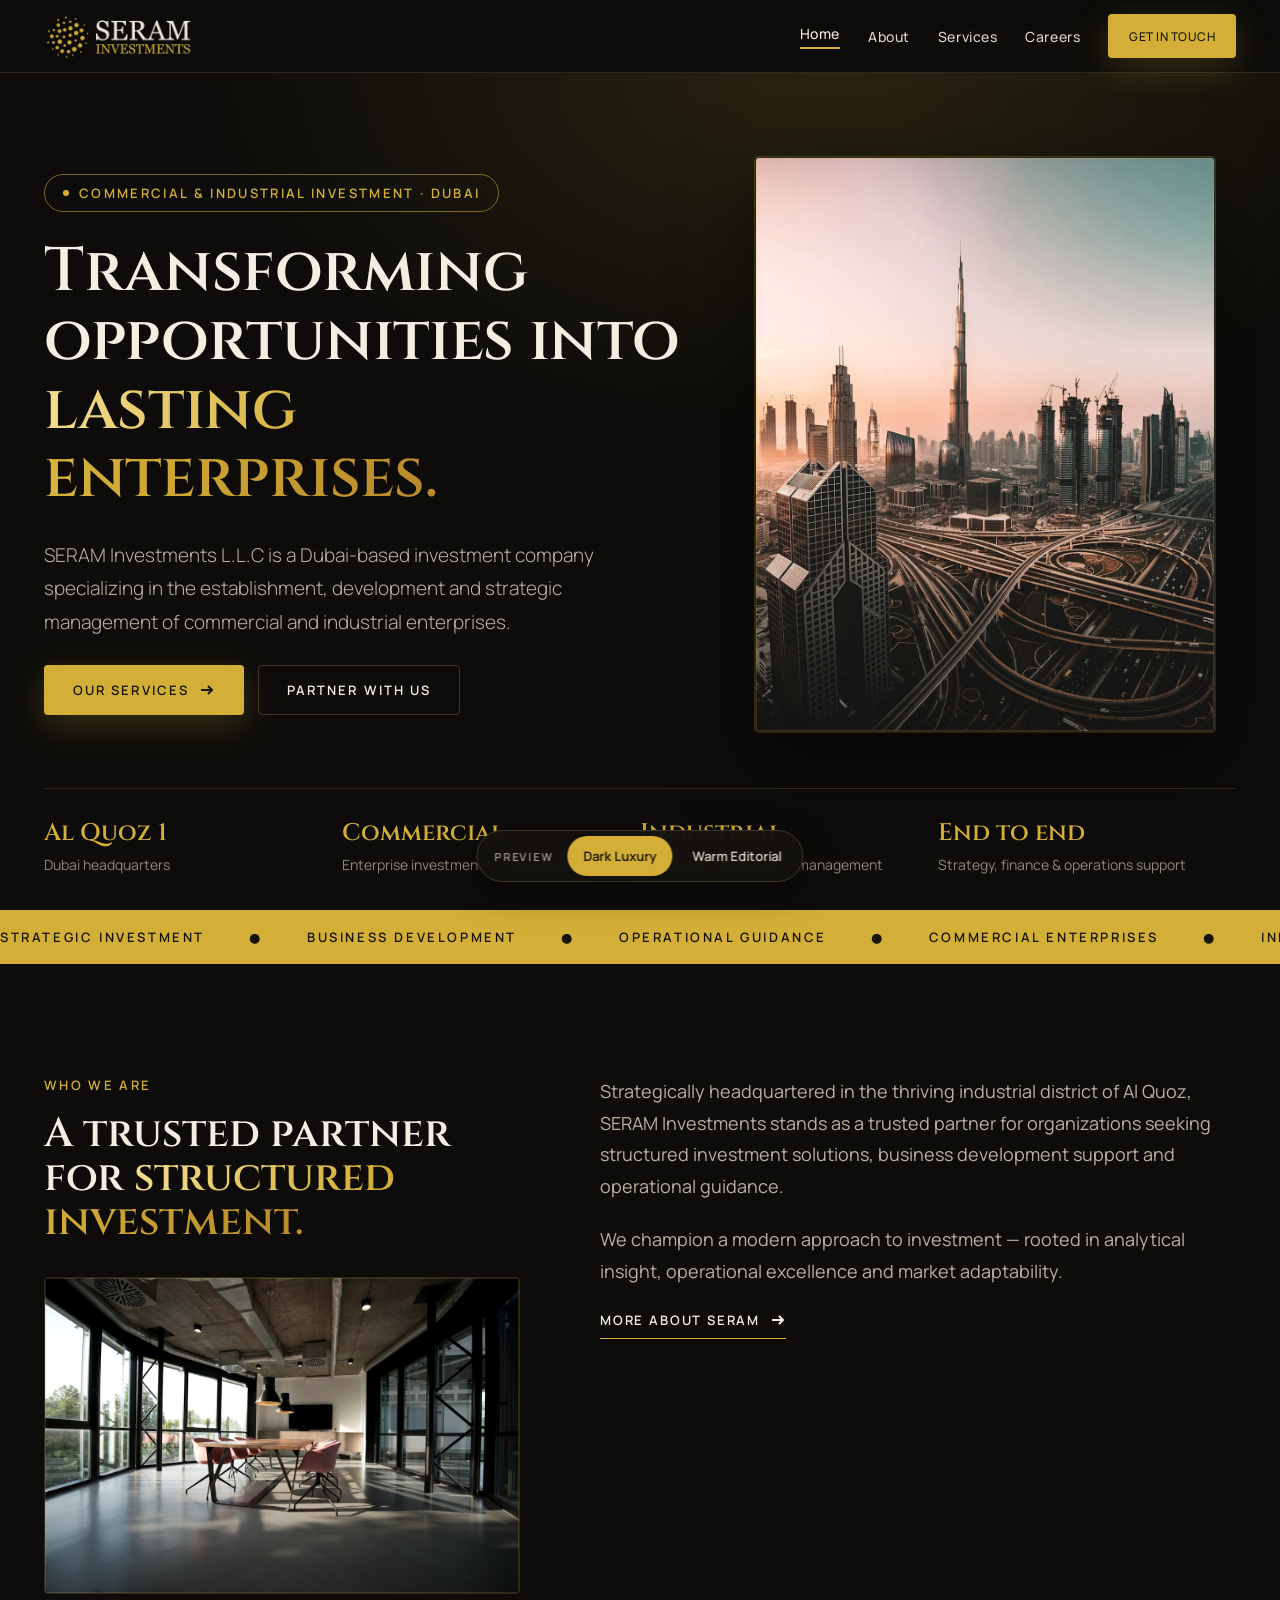
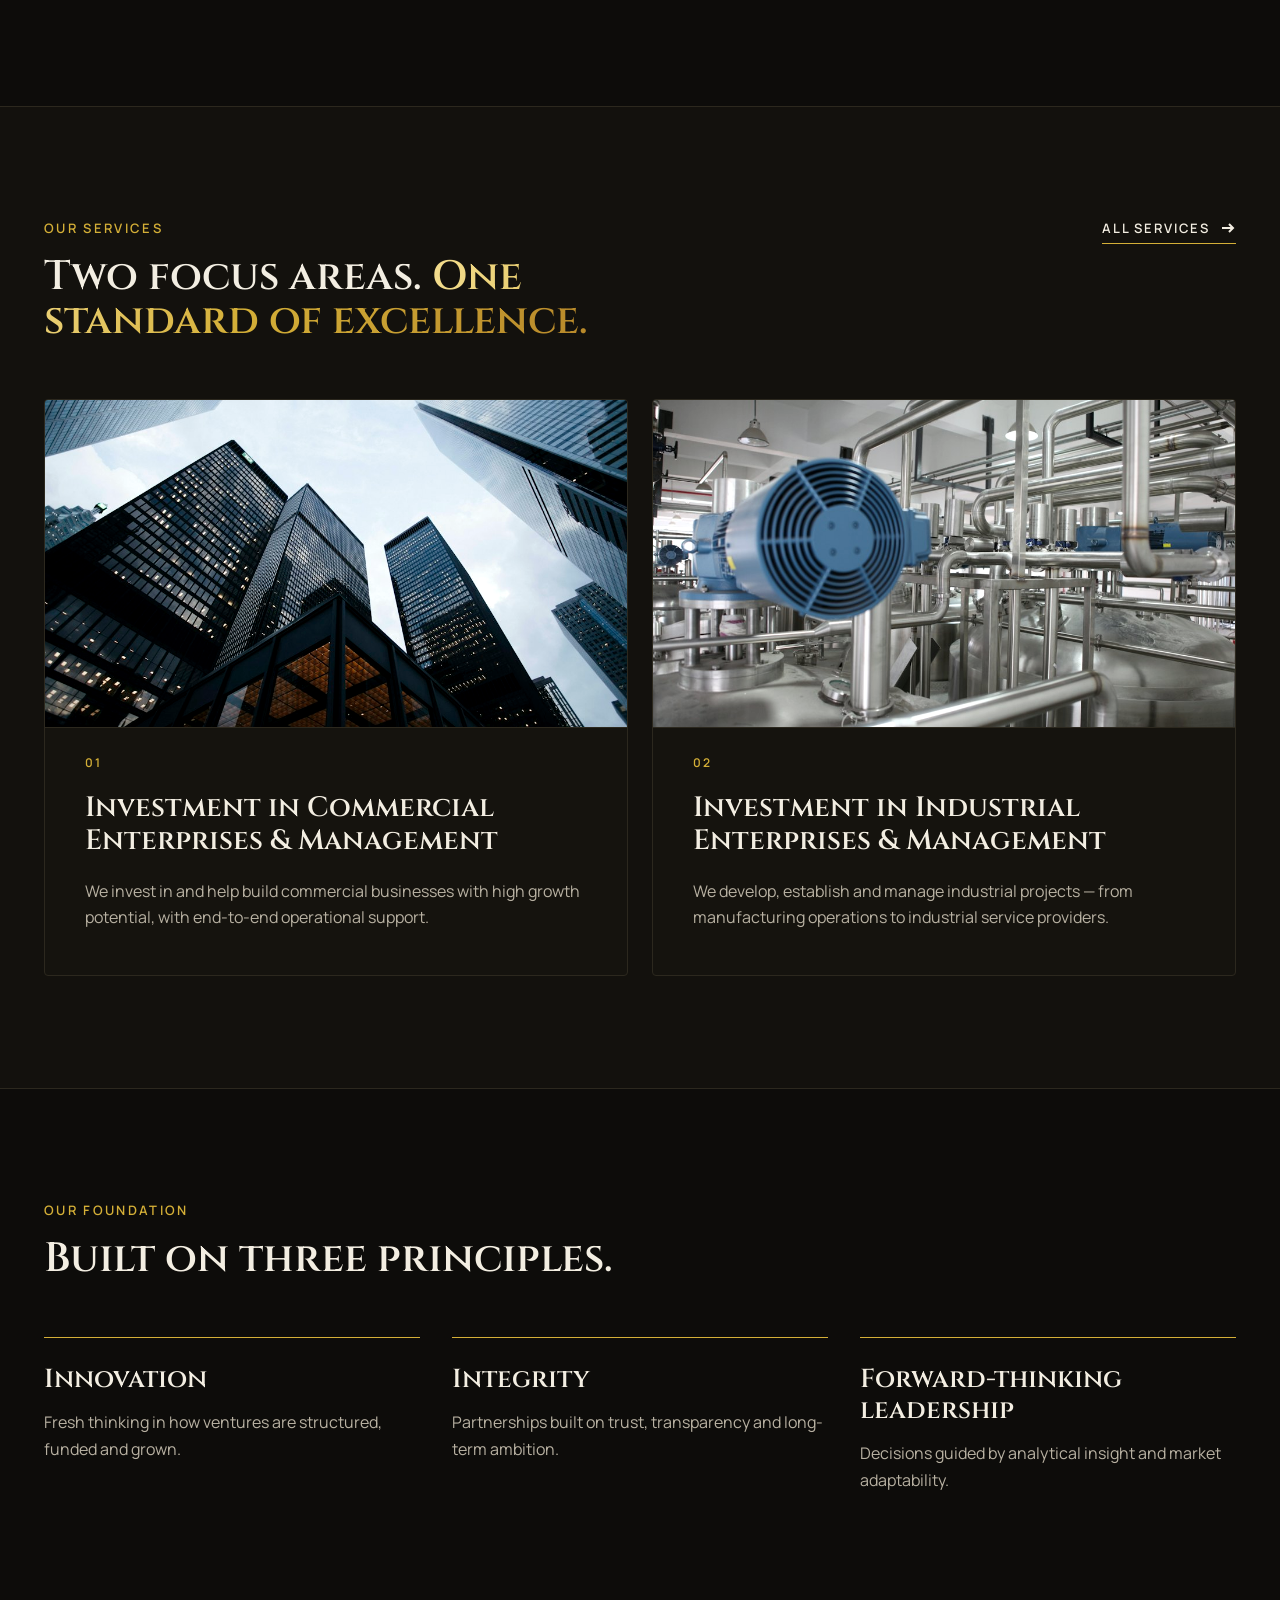
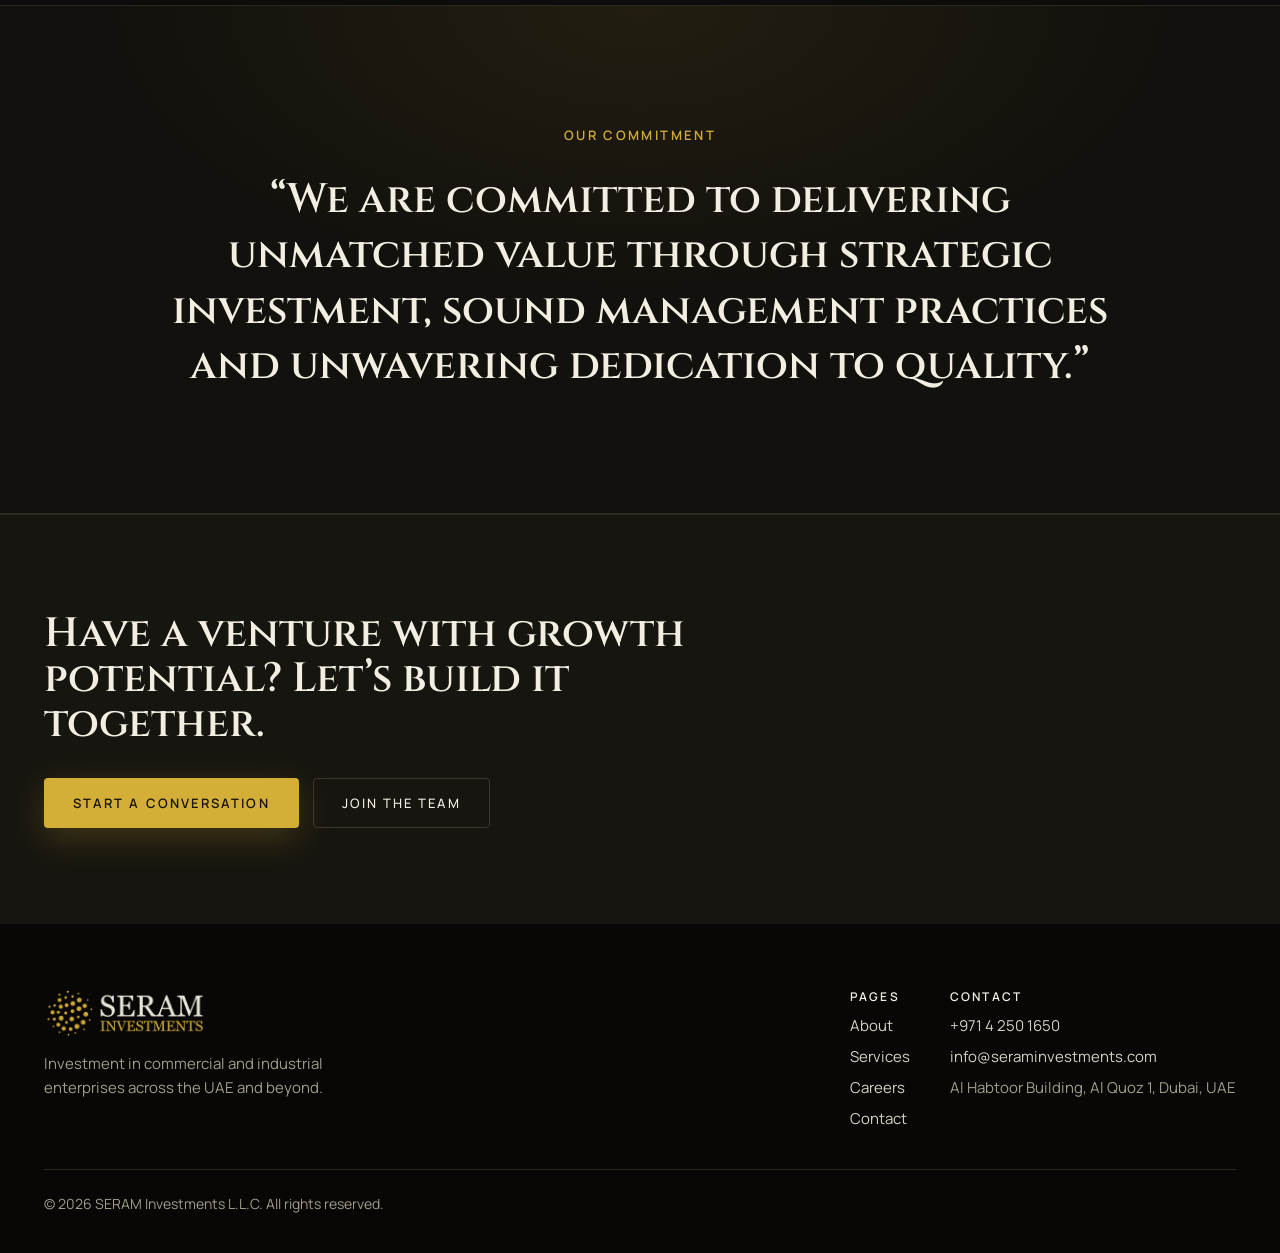
==== commit 68a4413d: "Add photography across the site in place of icons Royalty-free Unsplash photos (self-hosted under as" ====
--- a/index.html
+++ b/index.html
@@ -32,87 +32,7 @@
 <p class="lead in3">SERAM Investments L.L.C is a Dubai-based investment company specializing in the establishment, development and strategic management of commercial and industrial enterprises.</p>
 <div class="btns in4"><a href="services.html" class="btn btn-accent arrow">Our services <svg width="16" height="16" viewBox="0 0 16 16" fill="none" stroke="currentColor" stroke-width="2" aria-hidden="true"><path d="M2 8h11M9 4l4 4-4 4"/></svg></a><a href="contact.html" class="btn btn-ghost">Partner with us</a></div>
 </div>
-<div class="hero-art"><svg viewBox="0 0 520 520" aria-hidden="true"><circle class="ring" cx="260" cy="260" r="250"/><circle class="ring" cx="260" cy="260" r="180" stroke-dasharray="3 9"/><g class="spin dots"><circle cx="260" cy="260" r="15" style="animation-delay:0.0s"></circle>
-<circle cx="306" cy="275" r="13" style="animation-delay:0.13s"></circle>
-<circle cx="270" cy="307" r="13" style="animation-delay:0.26s"></circle>
-<circle cx="224" cy="292" r="13" style="animation-delay:0.39s"></circle>
-<circle cx="214" cy="245" r="13" style="animation-delay:0.52s"></circle>
-<circle cx="250" cy="213" r="13" style="animation-delay:0.65s"></circle>
-<circle cx="296" cy="228" r="13" style="animation-delay:0.78s"></circle>
-<circle cx="291" cy="351" r="12" style="animation-delay:0.91s"></circle>
-<circle cx="237" cy="353" r="12" style="animation-delay:1.04s"></circle>
-<circle cx="190" cy="326" r="12" style="animation-delay:1.17s"></circle>
-<circle cx="166" cy="278" r="12" style="animation-delay:1.3s"></circle>
-<circle cx="171" cy="224" r="12" style="animation-delay:1.43s"></circle>
-<circle cx="205" cy="181" r="12" style="animation-delay:1.56s"></circle>
-<circle cx="256" cy="164" r="12" style="animation-delay:1.69s"></circle>
-<circle cx="309" cy="177" r="12" style="animation-delay:1.82s"></circle>
-<circle cx="346" cy="217" r="12" style="animation-delay:1.95s"></circle>
-<circle cx="356" cy="270" r="12" style="animation-delay:2.08s"></circle>
-<circle cx="335" cy="320" r="12" style="animation-delay:2.21s"></circle>
-<circle cx="387" cy="327" r="10" style="animation-delay:2.34s"></circle>
-<circle cx="352" cy="371" r="10" style="animation-delay:2.47s"></circle>
-<circle cx="302" cy="398" r="10" style="animation-delay:2.6s"></circle>
-<circle cx="246" cy="403" r="10" style="animation-delay:2.73s"></circle>
-<circle cx="193" cy="387" r="10" style="animation-delay:2.86s"></circle>
-<circle cx="149" cy="352" r="10" style="animation-delay:2.99s"></circle>
-<circle cx="122" cy="302" r="10" style="animation-delay:3.12s"></circle>
-<circle cx="117" cy="246" r="10" style="animation-delay:0.05s"></circle>
-<circle cx="133" cy="193" r="10" style="animation-delay:0.18s"></circle>
-<circle cx="168" cy="149" r="10" style="animation-delay:0.31s"></circle>
-<circle cx="218" cy="122" r="10" style="animation-delay:0.44s"></circle>
-<circle cx="274" cy="117" r="10" style="animation-delay:0.57s"></circle>
-<circle cx="327" cy="133" r="10" style="animation-delay:0.7s"></circle>
-<circle cx="371" cy="168" r="10" style="animation-delay:0.83s"></circle>
-<circle cx="398" cy="218" r="10" style="animation-delay:0.96s"></circle>
-<circle cx="403" cy="274" r="10" style="animation-delay:1.09s"></circle>
-<circle cx="446" cy="299" r="7" style="animation-delay:1.22s"></circle>
-<circle cx="426" cy="352" r="7" style="animation-delay:1.35s"></circle>
-<circle cx="391" cy="397" r="7" style="animation-delay:1.48s"></circle>
-<circle cx="345" cy="430" r="7" style="animation-delay:1.61s"></circle>
-<circle cx="291" cy="447" r="7" style="animation-delay:1.74s"></circle>
-<circle cx="235" cy="448" r="7" style="animation-delay:1.87s"></circle>
-<circle cx="180" cy="432" r="7" style="animation-delay:2.0s"></circle>
-<circle cx="133" cy="401" r="7" style="animation-delay:2.13s"></circle>
-<circle cx="97" cy="358" r="7" style="animation-delay:2.26s"></circle>
-<circle cx="75" cy="305" r="7" style="animation-delay:2.39s"></circle>
-<circle cx="70" cy="249" r="7" style="animation-delay:2.52s"></circle>
-<circle cx="82" cy="193" r="7" style="animation-delay:2.65s"></circle>
-<circle cx="110" cy="144" r="7" style="animation-delay:2.78s"></circle>
-<circle cx="151" cy="105" r="7" style="animation-delay:2.91s"></circle>
-<circle cx="201" cy="79" r="7" style="animation-delay:3.04s"></circle>
-<circle cx="257" cy="70" r="7" style="animation-delay:3.17s"></circle>
-<circle cx="313" cy="78" r="7" style="animation-delay:0.1s"></circle>
-<circle cx="365" cy="101" r="7" style="animation-delay:0.23s"></circle>
-<circle cx="407" cy="139" r="7" style="animation-delay:0.36s"></circle>
-<circle cx="436" cy="188" r="7" style="animation-delay:0.49s"></circle>
-<circle cx="449" cy="243" r="7" style="animation-delay:0.62s"></circle>
-<circle cx="331" cy="481" r="4" style="animation-delay:0.75s"></circle>
-<circle cx="276" cy="491" r="4" style="animation-delay:0.88s"></circle>
-<circle cx="220" cy="488" r="4" style="animation-delay:1.01s"></circle>
-<circle cx="166" cy="472" r="4" style="animation-delay:1.14s"></circle>
-<circle cx="118" cy="444" r="4" style="animation-delay:1.27s"></circle>
-<circle cx="78" cy="404" r="4" style="animation-delay:1.4s"></circle>
-<circle cx="49" cy="357" r="4" style="animation-delay:1.53s"></circle>
-<circle cx="32" cy="303" r="4" style="animation-delay:1.66s"></circle>
-<circle cx="28" cy="248" r="4" style="animation-delay:1.79s"></circle>
-<circle cx="38" cy="193" r="4" style="animation-delay:1.92s"></circle>
-<circle cx="61" cy="141" r="4" style="animation-delay:2.05s"></circle>
-<circle cx="95" cy="97" r="4" style="animation-delay:2.18s"></circle>
-<circle cx="139" cy="62" r="4" style="animation-delay:2.31s"></circle>
-<circle cx="189" cy="39" r="4" style="animation-delay:2.44s"></circle>
-<circle cx="244" cy="29" r="4" style="animation-delay:2.57s"></circle>
-<circle cx="300" cy="32" r="4" style="animation-delay:2.7s"></circle>
-<circle cx="354" cy="48" r="4" style="animation-delay:2.83s"></circle>
-<circle cx="402" cy="76" r="4" style="animation-delay:2.96s"></circle>
-<circle cx="442" cy="116" r="4" style="animation-delay:3.09s"></circle>
-<circle cx="471" cy="163" r="4" style="animation-delay:0.02s"></circle>
-<circle cx="488" cy="217" r="4" style="animation-delay:0.15s"></circle>
-<circle cx="492" cy="272" r="4" style="animation-delay:0.28s"></circle>
-<circle cx="482" cy="327" r="4" style="animation-delay:0.41s"></circle>
-<circle cx="459" cy="379" r="4" style="animation-delay:0.54s"></circle>
-<circle cx="425" cy="423" r="4" style="animation-delay:0.67s"></circle>
-<circle cx="381" cy="458" r="4" style="animation-delay:0.8s"></circle></g></svg></div>
+<div class="hero-art"><figure class="photo tall"><img src="assets/img/hero-dubai.jpg" alt="Dubai skyline with Burj Khalifa at sunrise" width="1100" height="1300" fetchpriority="high"></figure></div>
 </div>
 <div class="rule"></div>
 <div class="stats" style="margin-top:0">
@@ -129,7 +49,7 @@
 </div></div>
 
 <section class="sec"><div class="wrap split reveal">
-<div class="a"><div class="label">Who we are</div><h2 class="h2">A trusted partner for <em>structured investment.</em></h2></div>
+<div class="a"><div class="label">Who we are</div><h2 class="h2">A trusted partner for <em>structured investment.</em></h2><figure class="photo"><img src="assets/img/home-office.jpg" alt="Modern open-plan office with meeting table" width="1200" height="800" loading="lazy" decoding="async"></figure></div>
 <div class="b lead"><p>Strategically headquartered in the thriving industrial district of Al Quoz, SERAM Investments stands as a trusted partner for organizations seeking structured investment solutions, business development support and operational guidance.</p>
 <p>We champion a modern approach to investment — rooted in analytical insight, operational excellence and market adaptability.</p>
 <a href="about.html" class="textlink arrow">More about SERAM <svg width="16" height="16" viewBox="0 0 16 16" fill="none" stroke="currentColor" stroke-width="2" aria-hidden="true"><path d="M2 8h11M9 4l4 4-4 4"/></svg></a></div>
@@ -139,8 +59,8 @@
 <div class="head-row reveal"><div><div class="label">Our services</div><h2 class="h2">Two focus areas. <em>One standard of excellence.</em></h2></div>
 <a href="services.html" class="textlink arrow">All services <svg width="16" height="16" viewBox="0 0 16 16" fill="none" stroke="currentColor" stroke-width="2" aria-hidden="true"><path d="M2 8h11M9 4l4 4-4 4"/></svg></a></div>
 <div class="grid2">
-<a href="services.html#commercial" class="card reveal"><span class="num">01</span><svg width="44" height="44" viewBox="0 0 36 36" fill="none" stroke="currentColor" stroke-width="1.6" aria-hidden="true"><rect x="5" y="3" width="16" height="30"/><rect x="21" y="13" width="10" height="20"/><path d="M10 9h6M10 15h6M10 21h6M10 27h6"/></svg><h3>Investment in Commercial Enterprises &amp; Management</h3><p>We invest in and help build commercial businesses with high growth potential, with end-to-end operational support.</p></a>
-<a href="services.html#industrial" class="card reveal"><span class="num">02</span><svg width="44" height="44" viewBox="0 0 36 36" fill="none" stroke="currentColor" stroke-width="1.6" aria-hidden="true"><path d="M3 33V17l8-6v6l8-6v6l8-6v22z"/><path d="M27 33V5h6v28"/></svg><h3>Investment in Industrial Enterprises &amp; Management</h3><p>We develop, establish and manage industrial projects — from manufacturing operations to industrial service providers.</p></a>
+<a href="services.html#commercial" class="card reveal"><figure class="ph"><img src="assets/img/card-commercial.jpg" alt="Glass office towers seen from below" width="1000" height="560" loading="lazy" decoding="async"></figure><span class="num">01</span><h3>Investment in Commercial Enterprises &amp; Management</h3><p>We invest in and help build commercial businesses with high growth potential, with end-to-end operational support.</p></a>
+<a href="services.html#industrial" class="card reveal"><figure class="ph"><img src="assets/img/card-industrial.jpg" alt="Industrial processing plant with steel pipework" width="1000" height="560" loading="lazy" decoding="async"></figure><span class="num">02</span><h3>Investment in Industrial Enterprises &amp; Management</h3><p>We develop, establish and manage industrial projects — from manufacturing operations to industrial service providers.</p></a>
 </div></div></section>
 
 <section class="sec"><div class="wrap">
--- a/assets/style.css
+++ b/assets/style.css
@@ -282,3 +282,46 @@
   .btns .btn{width:100%}
   .ftr .wrap{padding-bottom:96px}
 }
+
+/* ============ PHOTOGRAPHY ============ */
+.photo,.ph{margin:0;position:relative;overflow:hidden;background:var(--surface)}
+.photo{border-radius:var(--radius);border:1px solid var(--line);aspect-ratio:3/2}
+.photo img,.ph img{display:block;width:100%;height:100%;object-fit:cover;transition:transform 1.2s cubic-bezier(.2,.7,.2,1)}
+.photo.tall{aspect-ratio:4/5}
+.photo.wide{aspect-ratio:16/7;margin-bottom:40px}
+[data-theme=luxury] .photo img,[data-theme=luxury] .ph img{filter:saturate(.85) contrast(1.05)}
+[data-theme=luxury] .photo:after{content:"";position:absolute;inset:0;pointer-events:none;background:linear-gradient(180deg,transparent 55%,rgba(13,12,10,.45));box-shadow:inset 0 0 0 1px rgba(212,175,55,.18)}
+[data-theme=editorial] .photo img{filter:saturate(.92)}
+.photo:hover img{transform:scale(1.03)}
+
+/* home hero */
+.hero-art .photo{width:100%;max-width:460px}
+[data-theme=luxury] .hero-art .photo{box-shadow:0 30px 80px rgba(0,0,0,.5),0 0 0 1px rgba(212,175,55,.25)}
+[data-theme=editorial] .hero-art .photo{box-shadow:24px 24px 0 var(--bg-alt)}
+
+/* split columns */
+.split>.a .photo{margin-top:14px}
+
+/* service cards */
+.card{overflow:hidden}
+.card .ph{margin:-44px -40px 6px;aspect-ratio:16/9;border-bottom:1px solid var(--card-line)}
+.card:hover .ph img{transform:scale(1.05)}
+
+/* services page */
+.svc .pic{flex:1 1 380px;min-width:0}
+.svc .pic .photo{aspect-ratio:4/3}
+
+/* about page hero */
+.phero-pic{flex:0 1 320px;min-width:0}
+.phero-pic .photo{aspect-ratio:4/5}
+
+@media (max-width:860px){
+  .hero-art .photo{max-width:none;aspect-ratio:4/3}
+  [data-theme=editorial] .hero-art .photo{box-shadow:none}
+  .phero-pic{flex:1 1 100%}
+  .phero-pic .photo{aspect-ratio:16/10}
+  .photo.wide{aspect-ratio:4/3}
+}
+@media (max-width:600px){
+  .card .ph{margin:-32px -26px 4px}
+}
